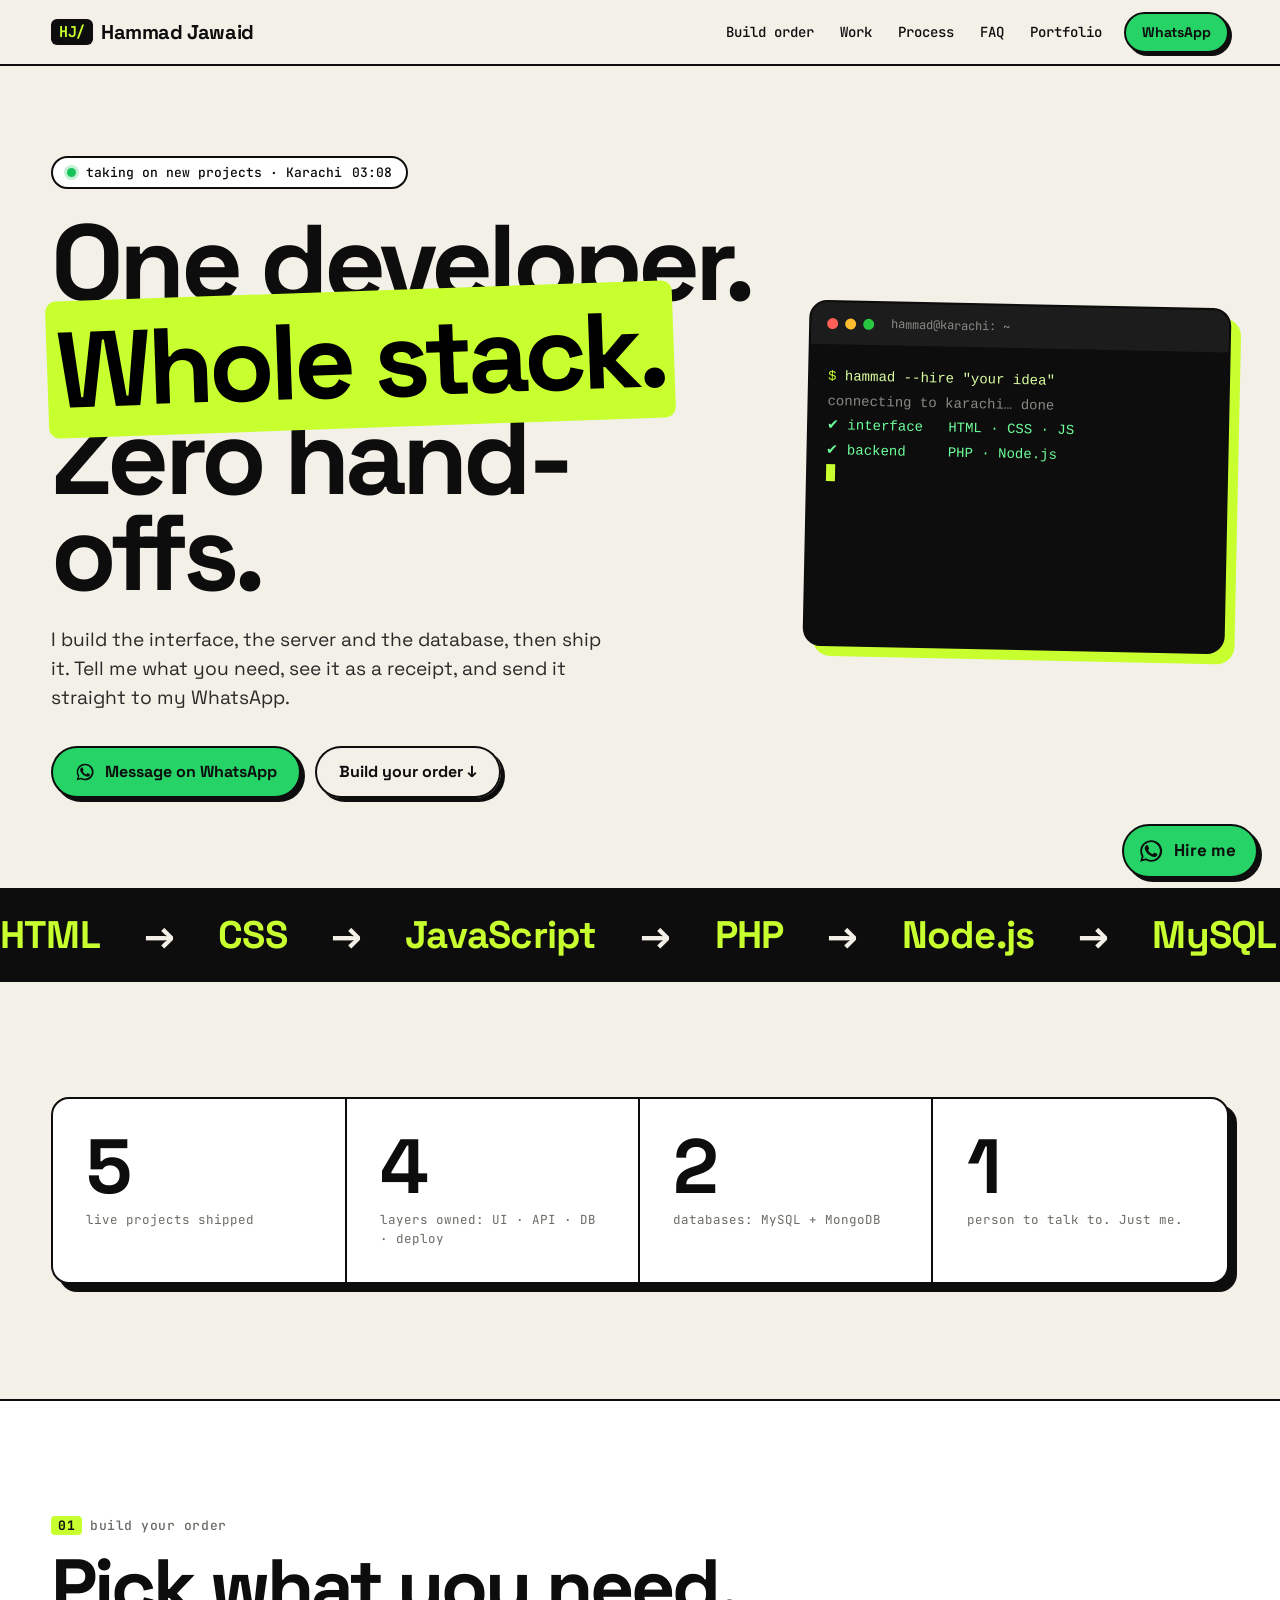
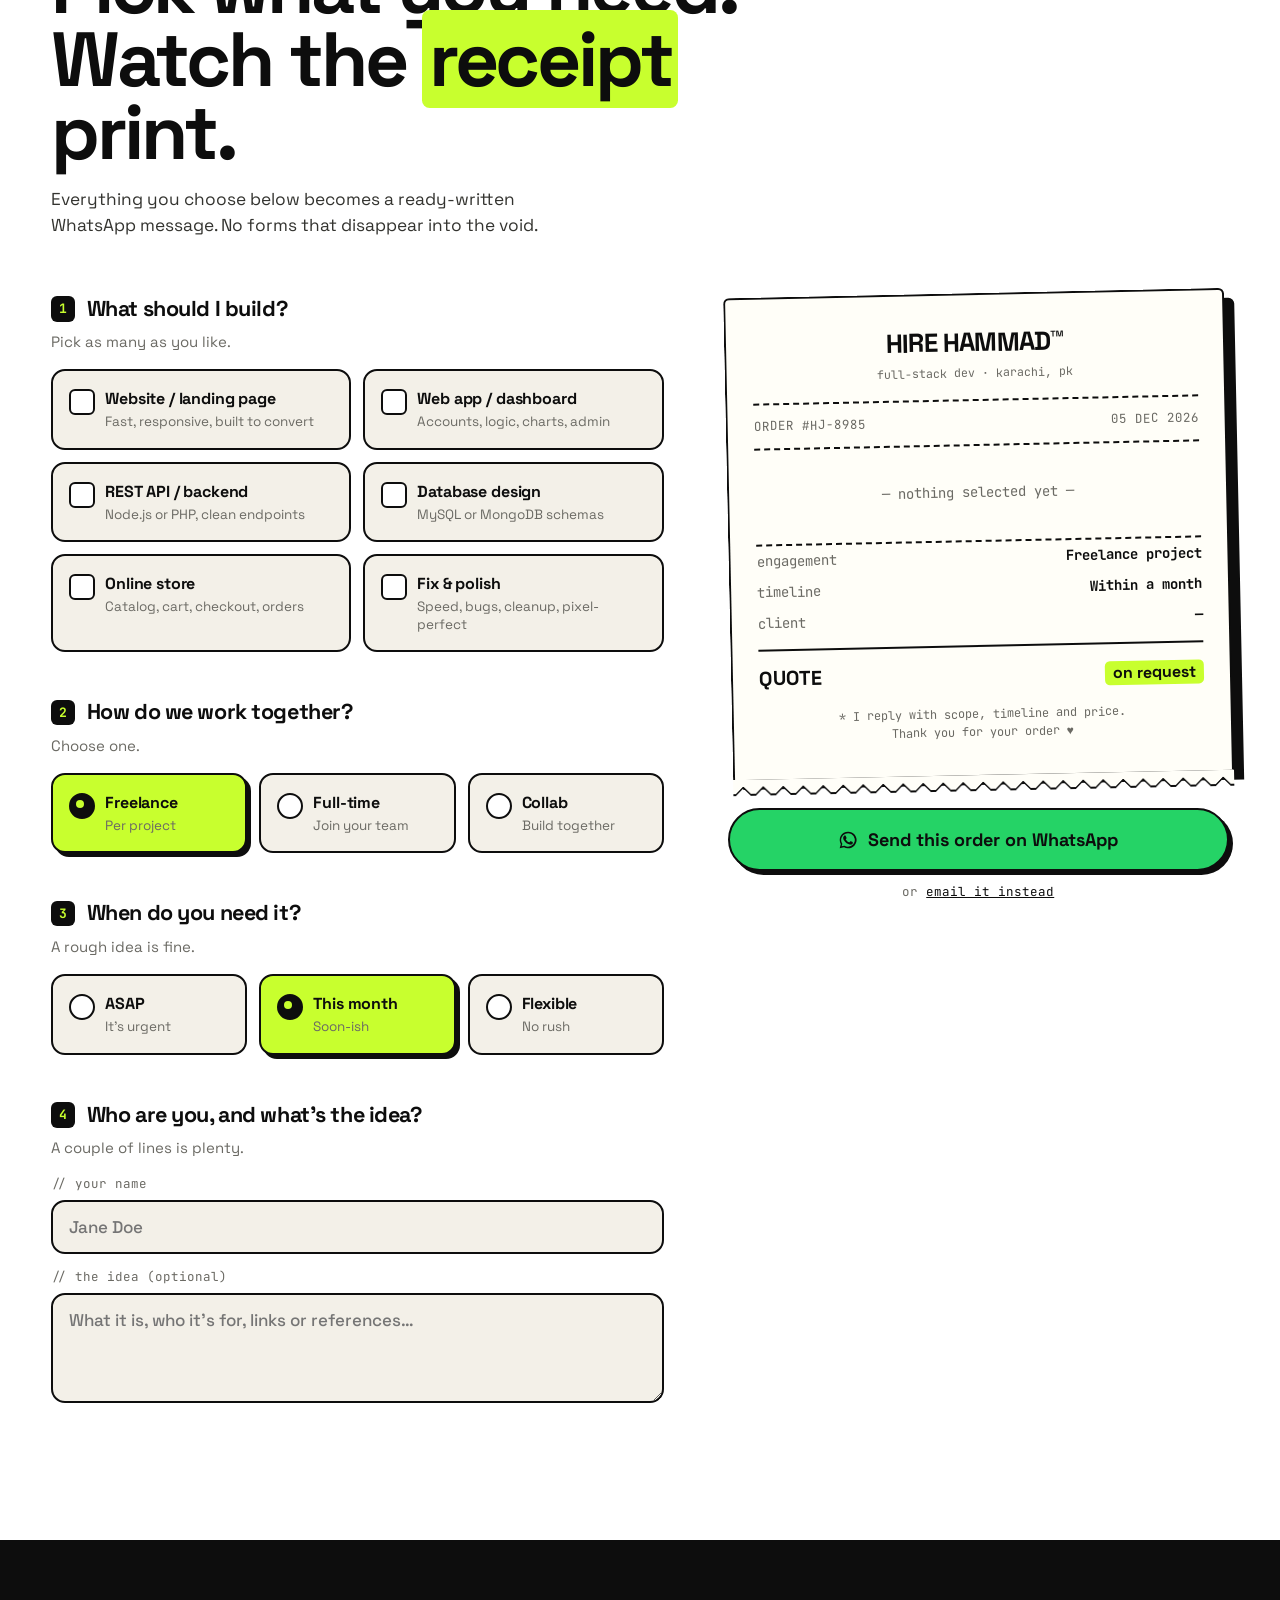
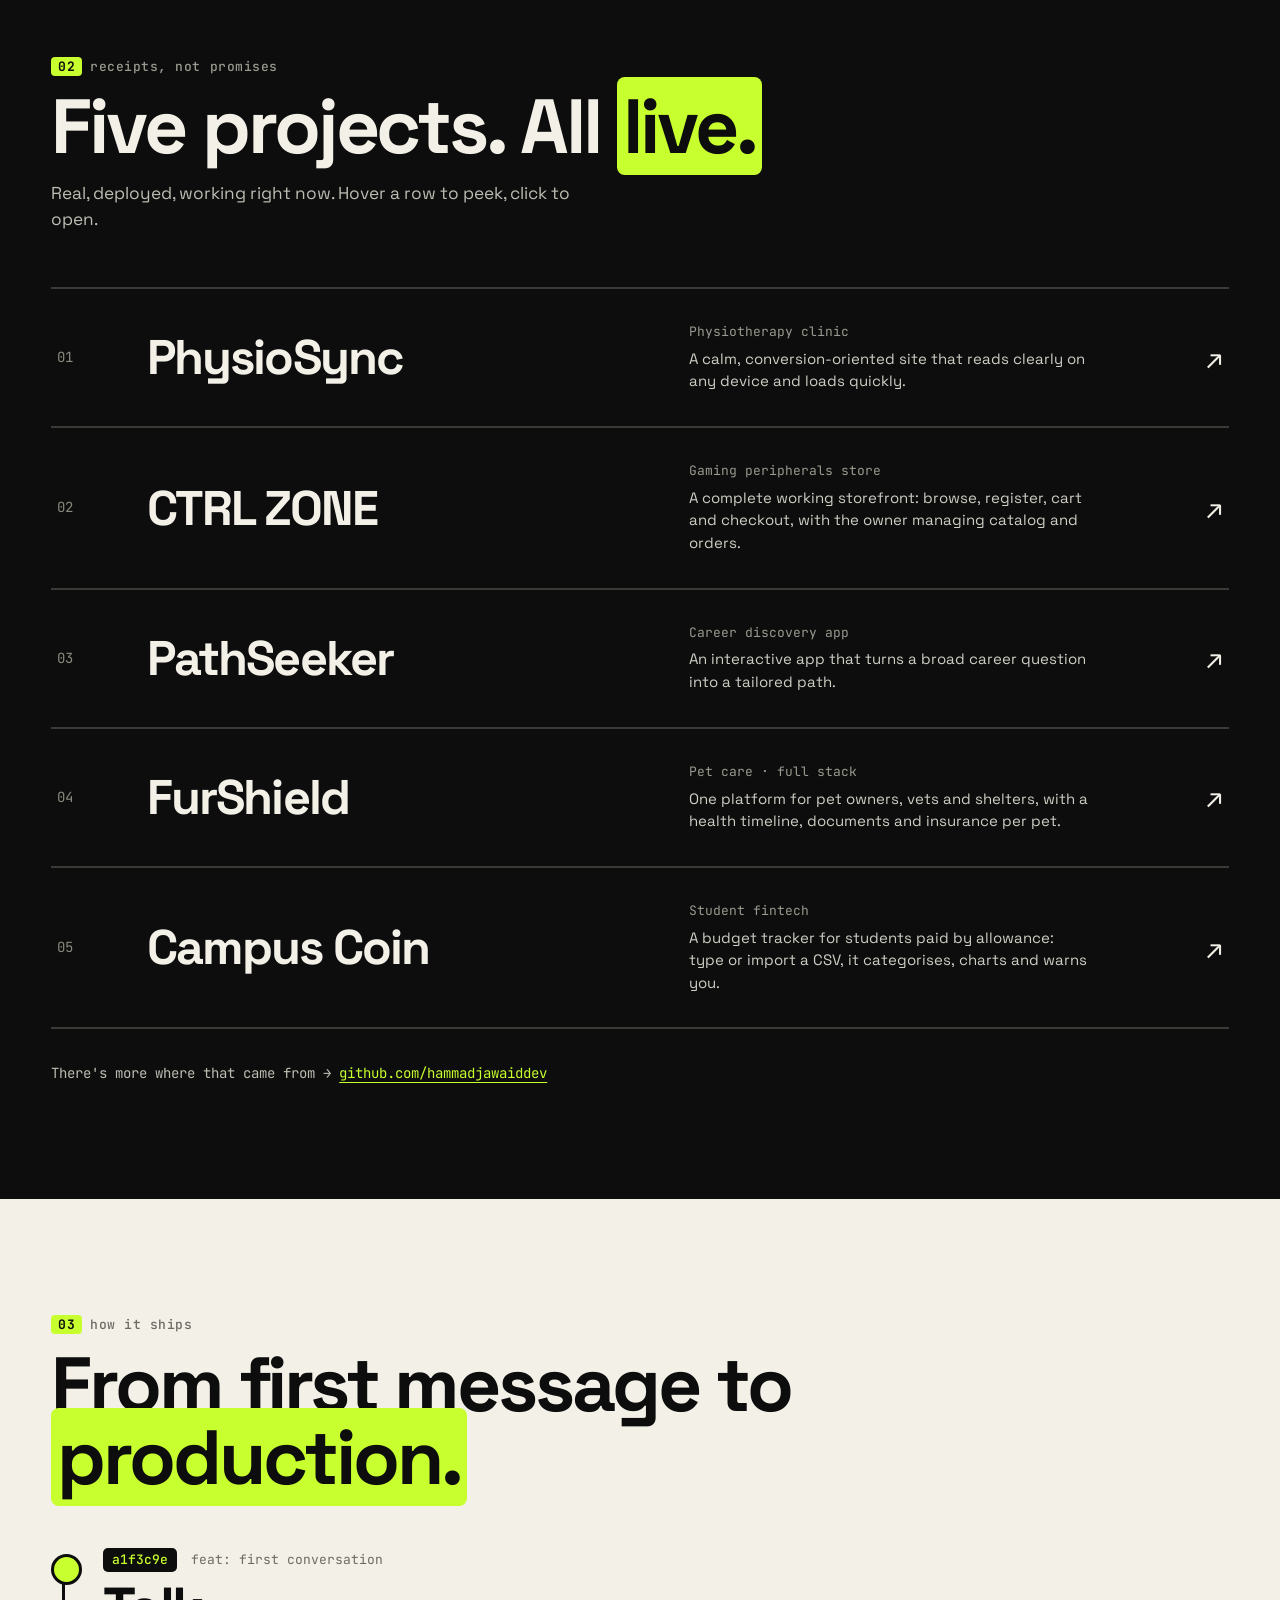
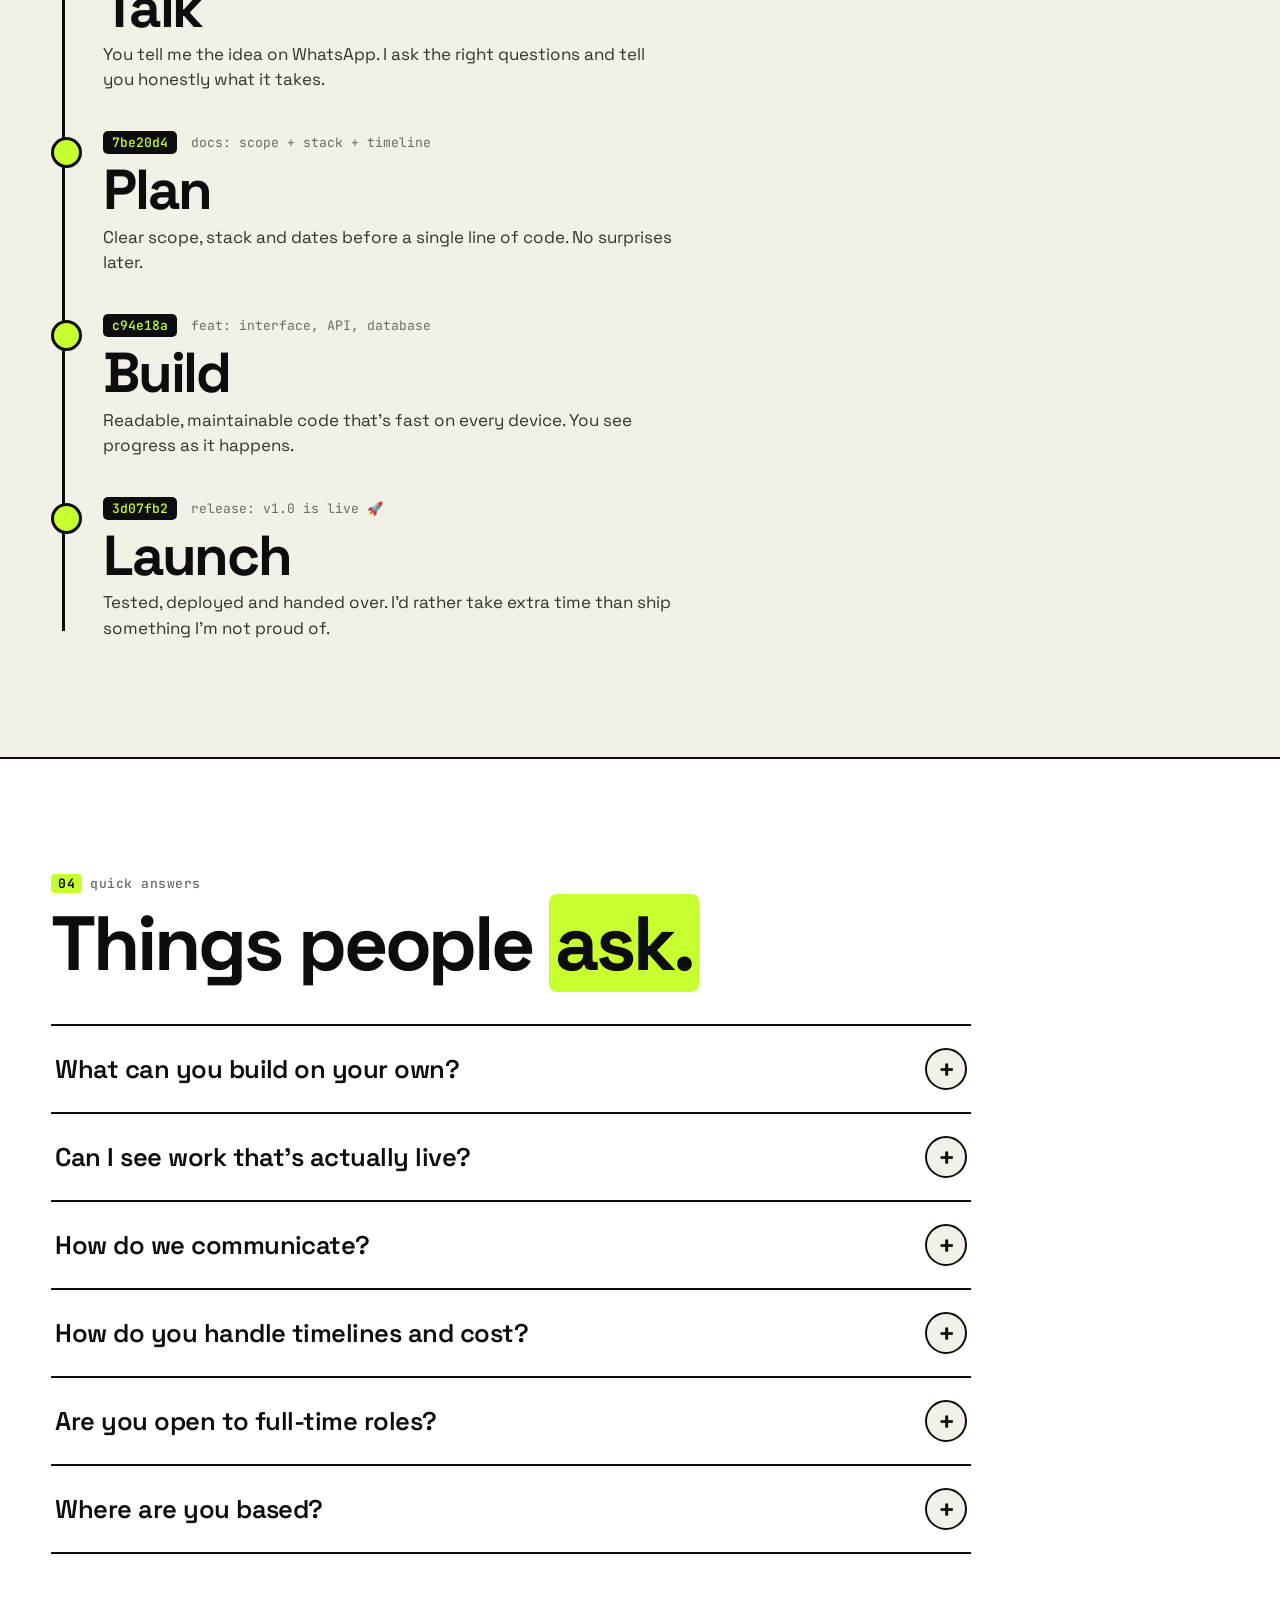
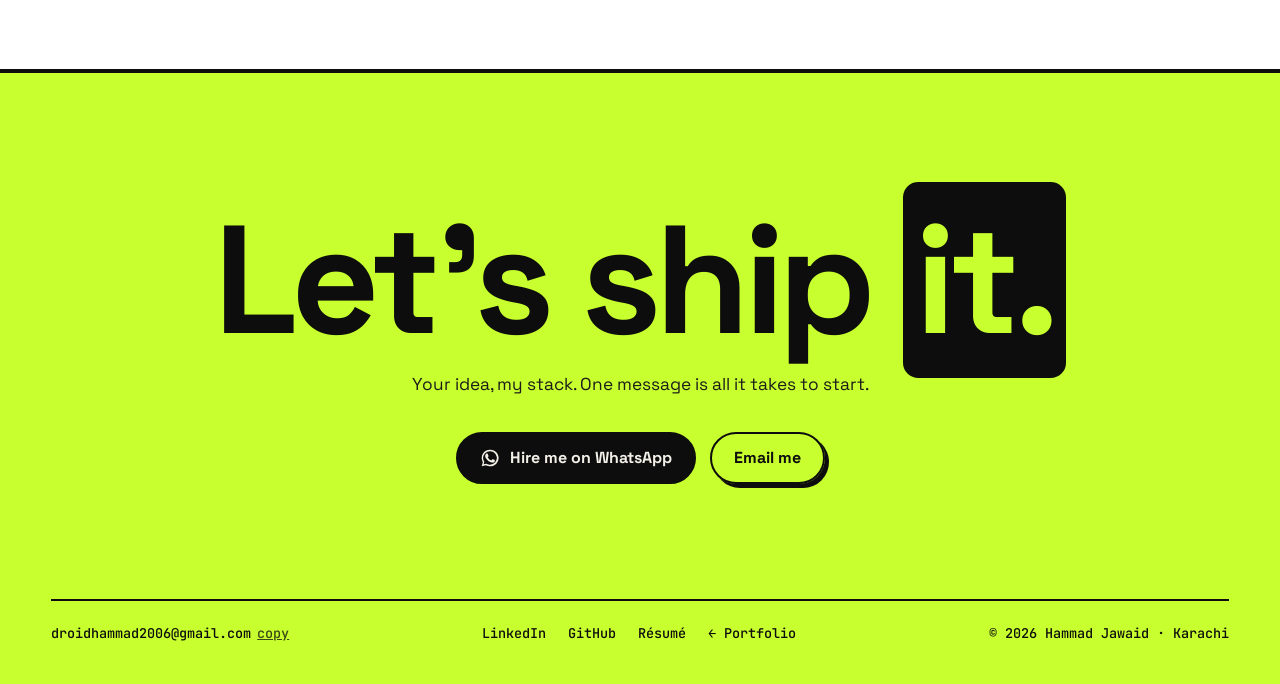
==== hire.html @ 2229817a "added hire page" ====
<!doctype html>
<html lang="en">
<head>
<meta charset="utf-8">
<meta name="viewport" content="width=device-width, initial-scale=1, viewport-fit=cover">
<meta name="theme-color" content="#f3f0e8">
<link rel="icon" type="image/svg+xml" href="favicon.svg">
<link rel="icon" href="favicon.ico" sizes="48x48">
<title>Hire Hammad Jawaid — Full-Stack Developer</title>
<meta name="description" content="Hire Hammad Jawaid, full-stack developer in Karachi. Build your order, see it as a receipt, and send it straight to WhatsApp.">
<meta property="og:title" content="Hire Hammad Jawaid">
<meta property="og:description" content="One developer. The whole stack. Build your order and send it on WhatsApp.">
<link rel="preconnect" href="https://fonts.googleapis.com">
<link rel="preconnect" href="https://fonts.gstatic.com" crossorigin>
<link href="https://fonts.googleapis.com/css2?family=Space+Grotesk:wght@400;500;600;700&family=JetBrains+Mono:wght@400;500;700&display=swap" rel="stylesheet">
<style>
:root{--paper:#f3f0e8;--ink:#0d0d0d;--lime:#c8ff2e;--mute:#6b6a64;--line:#0d0d0d;--wa:#25d366;--r:18px;
--sans:'Space Grotesk',system-ui,sans-serif;--mono:'JetBrains Mono',ui-monospace,Menlo,monospace}
*{box-sizing:border-box;margin:0;padding:0}
html{scroll-behavior:smooth;background:var(--paper)}
body{background:var(--paper);color:var(--ink);font-family:var(--sans);font-size:17px;line-height:1.5;-webkit-font-smoothing:antialiased;overflow-x:hidden}
a{color:inherit;text-decoration:none}
button{font:inherit;color:inherit;cursor:pointer}
::selection{background:var(--lime)}
.wrap{width:min(1240px,92vw);margin:0 auto}
.mono{font-family:var(--mono)}

/* nav */
.nav{position:sticky;top:0;z-index:50;background:rgba(243,240,232,.86);backdrop-filter:blur(12px);-webkit-backdrop-filter:blur(12px);border-bottom:2px solid var(--ink)}
.nav .wrap{display:flex;align-items:center;gap:22px;height:64px}
.logo{font-weight:700;font-size:20px;letter-spacing:-.02em;display:flex;align-items:center;gap:8px}
.logo b{background:var(--ink);color:var(--lime);padding:2px 8px;border-radius:6px;font-family:var(--mono);font-size:15px}
.nav ul{display:flex;gap:26px;list-style:none;margin-left:auto;font-family:var(--mono);font-size:14px;font-weight:500}
.nav ul a{padding:4px 0;border-bottom:2px solid transparent;transition:border-color .2s}
.nav ul a:hover{border-color:var(--ink)}
.btn{display:inline-flex;align-items:center;gap:10px;border:2px solid var(--ink);background:var(--lime);color:var(--ink);font-weight:700;font-size:16px;padding:12px 22px;border-radius:999px;box-shadow:4px 4px 0 var(--ink);transition:transform .15s,box-shadow .15s;cursor:pointer}
.btn:hover{transform:translate(-2px,-2px);box-shadow:6px 6px 0 var(--ink)}
.btn:active{transform:translate(3px,3px);box-shadow:1px 1px 0 var(--ink)}
.btn.sm{padding:8px 16px;font-size:14px;box-shadow:3px 3px 0 var(--ink)}
.btn.wa{background:var(--wa)}
.btn.ghost{background:transparent}
.btn.dark{background:var(--ink);color:var(--paper);box-shadow:4px 4px 0 var(--lime)}
.btn svg{width:20px;height:20px;flex:none}

/* hero */
.hero{padding:clamp(40px,7vw,96px) 0 clamp(50px,7vw,100px)}
.hero .wrap{display:grid;grid-template-columns:1.25fr .75fr;gap:clamp(28px,4vw,64px);align-items:center}
.tag{display:inline-flex;align-items:center;gap:10px;font-family:var(--mono);font-size:13px;font-weight:500;border:2px solid var(--ink);border-radius:999px;padding:5px 14px;background:#fff}
.tag i{width:9px;height:9px;border-radius:50%;background:#16c35a;box-shadow:0 0 0 3px rgba(22,195,90,.25);animation:blink 1.6s infinite}
@keyframes blink{50%{opacity:.35}}
h1{font-weight:700;font-size:clamp(3rem,8.4vw,8.2rem);line-height:.9;letter-spacing:-.045em;margin:26px 0 24px}
h1 mark{background:var(--lime);padding:0 .08em;margin:0 -.04em;border-radius:.1em;box-decoration-break:clone;-webkit-box-decoration-break:clone}
h1 .st{display:inline-block;transform:rotate(-2deg)}
.lede{font-size:clamp(1.05rem,1.5vw,1.3rem);max-width:46ch;color:#2a2a28}
.hero .cta{display:flex;flex-wrap:wrap;gap:14px;margin-top:34px}
.term{background:var(--ink);color:#d9ffa0;border-radius:var(--r);border:2px solid var(--ink);box-shadow:10px 10px 0 var(--lime);font-family:var(--mono);font-size:14px;overflow:hidden;transform:rotate(1.2deg)}
.term .bar{display:flex;gap:7px;align-items:center;padding:12px 16px;background:#1c1c1c;color:#8a8a84;font-size:12px}
.term .bar i{width:11px;height:11px;border-radius:50%;background:#ff5f57}.term .bar i:nth-child(2){background:#febc2e}.term .bar i:nth-child(3){background:#28c840}
.term .bar span{margin-left:10px}
.term pre{padding:20px 18px 24px;min-height:300px;white-space:pre-wrap;line-height:1.75}
.term .p{color:var(--lime)}.term .d{color:#8a8a84}.term .ok{color:#6dff9b}
.caret{display:inline-block;width:9px;height:17px;background:var(--lime);vertical-align:-3px;animation:blink 1s steps(1) infinite}

/* ticker */
.ticker{background:var(--ink);color:var(--lime);border-block:2px solid var(--ink);overflow:hidden;padding:16px 0}
.ticker div{display:flex;gap:44px;width:max-content;animation:tk 30s linear infinite;font-weight:700;font-size:clamp(1.4rem,3vw,2.6rem);letter-spacing:-.02em;white-space:nowrap}
.ticker span{display:inline-flex;gap:44px;align-items:center}
.ticker span::after{content:'→';color:var(--paper)}
@keyframes tk{to{transform:translateX(-50%)}}

section{padding:clamp(64px,9vw,130px) 0}
.eyebrow{font-family:var(--mono);font-size:13px;font-weight:500;color:var(--mute);letter-spacing:.04em;margin-bottom:14px}
.eyebrow b{color:var(--ink);background:var(--lime);padding:1px 7px;border-radius:4px;margin-right:8px}
h2{font-weight:700;font-size:clamp(2.4rem,6vw,5.4rem);line-height:.95;letter-spacing:-.04em;max-width:16ch}
h2 em{font-style:normal;background:var(--lime);padding:0 .08em;border-radius:.1em}
.sub{margin-top:18px;max-width:50ch;color:#33332f;font-size:clamp(1.02rem,1.35vw,1.2rem)}

.rv{opacity:0;transform:translateY(34px);transition:opacity .7s cubic-bezier(.2,.8,.2,1),transform .7s cubic-bezier(.2,.8,.2,1);transition-delay:var(--d,0s)}
.rv.in{opacity:1;transform:none}

/* stats */
.stats{display:grid;grid-template-columns:repeat(4,1fr);border:2px solid var(--ink);border-radius:var(--r);background:#fff;overflow:hidden;box-shadow:8px 8px 0 var(--ink)}
.stat{padding:clamp(18px,2.6vw,36px);border-right:2px solid var(--ink)}
.stat:last-child{border:0}
.stat b{display:block;font-size:clamp(2.8rem,6vw,5.4rem);line-height:.9;letter-spacing:-.05em;font-weight:700}
.stat span{display:block;margin-top:10px;font-family:var(--mono);font-size:12.5px;color:var(--mute)}

/* configurator */
.cfg{background:#fff;border-block:2px solid var(--ink)}
.cfg .grid{display:grid;grid-template-columns:1.1fr .9fr;gap:clamp(28px,5vw,80px);align-items:start;margin-top:54px}
.step{margin-bottom:44px}
.step>h3{display:flex;align-items:center;gap:12px;font-size:1.35rem;letter-spacing:-.02em;margin-bottom:6px}
.step>h3 i{font-style:normal;font-family:var(--mono);font-size:13px;background:var(--ink);color:var(--lime);border-radius:6px;padding:3px 8px}
.step>p{color:var(--mute);font-size:15px;margin-bottom:16px}
.opts{display:grid;grid-template-columns:repeat(2,1fr);gap:12px}
.opt{position:relative}
.opt input{position:absolute;opacity:0;pointer-events:none}
.opt label{display:block;height:100%;border:2px solid var(--ink);border-radius:14px;padding:16px 18px 16px 52px;background:var(--paper);cursor:pointer;transition:transform .15s,box-shadow .15s,background .15s;position:relative}
.opt label::before{content:'';position:absolute;left:16px;top:18px;width:22px;height:22px;border:2px solid var(--ink);border-radius:6px;background:#fff;transition:all .15s}
.opt.r label::before{border-radius:50%}
.opt label b{display:block;font-size:16px;letter-spacing:-.01em}
.opt label small{display:block;color:var(--mute);font-size:13.5px;line-height:1.35;margin-top:2px}
.opt label:hover{transform:translate(-2px,-2px);box-shadow:4px 4px 0 var(--ink)}
.opt input:checked+label{background:var(--lime);box-shadow:4px 4px 0 var(--ink)}
.opt input:checked+label::before{background:var(--ink)}
.opt input:checked+label::after{content:'';position:absolute;left:23px;top:23px;width:8px;height:12px;border:solid var(--lime);border-width:0 2.5px 2.5px 0;transform:translate(-2px,-4px) rotate(45deg)}
.opt.r input:checked+label::after{width:8px;height:8px;border:0;background:var(--lime);border-radius:50%;transform:none;left:23px;top:25px}
.opt input:focus-visible+label{outline:3px solid var(--ink);outline-offset:3px}
.opts.three{grid-template-columns:repeat(3,1fr)}
.fld{display:block;margin-bottom:14px}
.fld span{display:block;font-family:var(--mono);font-size:12.5px;color:var(--mute);margin-bottom:6px}
.fld input,.fld textarea{width:100%;border:2px solid var(--ink);border-radius:14px;padding:14px 16px;background:var(--paper);font:500 17px var(--sans);outline:none;transition:box-shadow .15s,background .15s}
.fld textarea{min-height:110px;resize:vertical}
.fld input:focus,.fld textarea:focus{background:#fff;box-shadow:4px 4px 0 var(--lime),4px 4px 0 2px var(--ink)}

/* receipt */
.rc-wrap{position:sticky;top:90px}
.receipt{position:relative;background:#fffef8;border:2px solid var(--ink);border-bottom:0;border-radius:6px 6px 0 0;padding:28px 26px 34px;font-family:var(--mono);font-size:14px;box-shadow:10px 10px 0 var(--ink);transform:rotate(-1.2deg);transition:transform .3s}
.receipt:hover{transform:rotate(0)}
.receipt::after{content:'';position:absolute;left:-2px;right:-2px;bottom:-14px;height:14px;background:linear-gradient(135deg,#fffef8 50%,transparent 50%) 0 0/20px 14px,linear-gradient(225deg,#fffef8 50%,transparent 50%) 0 0/20px 14px;filter:drop-shadow(0 2px 0 var(--ink))}
.rc-h{text-align:center;border-bottom:2px dashed var(--ink);padding-bottom:16px}
.rc-h b{display:block;font-family:var(--sans);font-size:26px;letter-spacing:-.03em}
.rc-h small{color:var(--mute)}
.rc-meta{display:flex;justify-content:space-between;padding:12px 0;border-bottom:2px dashed var(--ink);color:var(--mute);font-size:12.5px}
.rc-lines{list-style:none;padding:14px 0;border-bottom:2px dashed var(--ink);min-height:96px}
.rc-lines li{display:flex;justify-content:space-between;gap:14px;padding:3px 0;animation:ln .35s}
.rc-lines li em{font-style:normal;color:var(--mute)}
.rc-lines .empty{color:var(--mute);justify-content:center;padding:22px 0}
@keyframes ln{from{opacity:0;transform:translateX(-10px)}}
.rc-row{display:flex;justify-content:space-between;gap:14px;padding:5px 0}
.rc-row span:first-child{color:var(--mute)}
.rc-row b{text-align:right;font-weight:700}
.rc-tot{display:flex;justify-content:space-between;align-items:baseline;margin-top:10px;padding-top:12px;border-top:2px solid var(--ink);font-family:var(--sans);font-weight:700;font-size:20px}
.rc-tot span:last-child{background:var(--lime);padding:0 8px;border-radius:5px;font-size:16px}
.rc-note{margin-top:16px;color:var(--mute);font-size:12px;text-align:center}
.rc-cta{margin-top:34px;display:flex;flex-direction:column;gap:12px}
.rc-cta .btn{justify-content:center;font-size:18px;padding:16px 22px}
.rc-cta p{text-align:center;font-family:var(--mono);font-size:12.5px;color:var(--mute)}
.rc-cta p a{text-decoration:underline;cursor:pointer;color:var(--ink)}

/* work */
.work{background:var(--ink);color:var(--paper)}
.work h2 em{color:var(--ink)}
.work .eyebrow{color:#9a998f}
.work .sub{color:#bdbcb3}
.list{margin-top:54px;border-top:2px solid #3a3a37}
.row{display:grid;grid-template-columns:70px 1.1fr 1fr 40px;gap:20px;align-items:center;padding:clamp(20px,2.6vw,34px) 6px;border-bottom:2px solid #3a3a37;transition:background .2s,padding .25s,color .2s;position:relative}
.row .n{font-family:var(--mono);color:#8a897f;font-size:14px}
.row h3{font-size:clamp(1.7rem,3.8vw,3.6rem);line-height:1;letter-spacing:-.04em;font-weight:700}
.row .t{font-family:var(--mono);font-size:13px;color:#9a998f}
.row .t p{font-family:var(--sans);color:#cfcec5;font-size:15px;margin-top:6px;max-width:40ch}
.row .ar{font-size:28px;transition:transform .25s;justify-self:end}
.row:hover{background:var(--lime);color:var(--ink);padding-left:26px}
.row:hover .n,.row:hover .t,.row:hover .t p{color:var(--ink)}
.row:hover .ar{transform:translate(4px,-4px) rotate(0)}
.row .shot{display:none;grid-column:1/-1;border-radius:12px;overflow:hidden;border:2px solid var(--paper);aspect-ratio:1.7;margin-top:4px}
.row .shot img{width:100%;height:100%;object-fit:cover;object-position:left top;display:block}
.pv{position:fixed;left:0;top:0;width:min(380px,30vw);aspect-ratio:1.4;border:3px solid var(--ink);border-radius:14px;overflow:hidden;background:#222;pointer-events:none;z-index:60;opacity:0;transform:translate(-50%,-50%) scale(.85) rotate(-3deg);transition:opacity .2s,transform .2s;box-shadow:8px 8px 0 var(--ink)}
.pv.on{opacity:1;transform:translate(-50%,-50%) scale(1) rotate(-3deg)}
.pv img{width:100%;height:100%;object-fit:cover;object-position:left top;display:block}
.more{margin-top:34px;font-family:var(--mono);font-size:14px;color:#bdbcb3}
.more a{color:var(--lime);text-decoration:underline;text-underline-offset:4px}

/* process (git log) */
.git{margin-top:54px;max-width:900px;font-family:var(--mono);position:relative}
.git::before{content:'';position:absolute;left:11px;top:10px;bottom:10px;width:3px;background:var(--ink)}
.commit{position:relative;padding:0 0 38px 52px}
.commit::before{content:'';position:absolute;left:0;top:6px;width:25px;height:25px;border-radius:50%;background:var(--lime);border:3px solid var(--ink)}
.commit .h{display:flex;flex-wrap:wrap;gap:8px 14px;align-items:center;font-size:13px;color:var(--mute)}
.commit .h b{background:var(--ink);color:var(--lime);padding:2px 9px;border-radius:5px;font-weight:500}
.commit h3{font-family:var(--sans);font-size:clamp(2rem,4.4vw,3.8rem);letter-spacing:-.04em;line-height:1;margin:8px 0 6px}
.commit p{font-family:var(--sans);max-width:52ch;color:#33332f}

/* faq */
.faq{background:#fff;border-block:2px solid var(--ink)}
.fq{margin-top:44px;max-width:920px;border-top:2px solid var(--ink)}
details{border-bottom:2px solid var(--ink);padding:22px 4px}
summary{list-style:none;cursor:pointer;display:flex;justify-content:space-between;align-items:center;gap:20px;font-weight:600;font-size:clamp(1.15rem,2vw,1.6rem);letter-spacing:-.02em}
summary::-webkit-details-marker{display:none}
summary::after{content:'+';font-family:var(--mono);font-size:1.6rem;width:38px;height:38px;border:2px solid var(--ink);border-radius:50%;display:grid;place-items:center;flex:none;transition:all .25s;background:var(--paper)}
details[open] summary::after{content:'–';background:var(--lime);transform:rotate(180deg)}
details p{margin-top:14px;max-width:62ch;color:#33332f}

/* footer cta */
.end{background:var(--lime);border-top:2px solid var(--ink);text-align:center;padding:clamp(70px,11vw,150px) 0 40px}
.end h2{max-width:none;font-size:clamp(3.2rem,12vw,12rem);line-height:.86;margin:0 auto}
.end h2 em{background:var(--ink);color:var(--lime)}
.end .sub{margin:26px auto 0;color:#1d1d1a}
.end .cta{display:flex;flex-wrap:wrap;gap:14px;justify-content:center;margin-top:34px}
.foot{margin-top:clamp(60px,9vw,120px);padding-top:22px;border-top:2px solid var(--ink);display:flex;flex-wrap:wrap;gap:12px 26px;justify-content:space-between;font-family:var(--mono);font-size:13.5px;font-weight:500;text-align:left}
.foot a:hover{text-decoration:underline}
.foot .l{display:flex;gap:22px;flex-wrap:wrap}
.cp{all:unset;cursor:pointer;margin-left:6px;opacity:.75;text-decoration:underline}.cp:hover{opacity:1}

.fab{position:fixed;right:22px;bottom:22px;z-index:70;display:flex;align-items:center;gap:10px;background:var(--wa);border:2px solid var(--ink);border-radius:999px;padding:12px 20px 12px 14px;font-weight:700;box-shadow:4px 4px 0 var(--ink);transition:transform .15s,box-shadow .15s}
.fab:hover{transform:translate(-2px,-2px);box-shadow:6px 6px 0 var(--ink)}
.fab svg{width:26px;height:26px}

@media(max-width:980px){
.hero .wrap,.cfg .grid{grid-template-columns:1fr}
.term{transform:none}
.rc-wrap{position:static}
.stats{grid-template-columns:1fr 1fr}.stat:nth-child(2){border-right:0}.stat:nth-child(-n+2){border-bottom:2px solid var(--ink)}
.row{grid-template-columns:44px 1fr 30px}.row .t{grid-column:2/3;grid-row:2}.row .ar{grid-row:1;grid-column:3}
.row .shot{display:block}.row:hover{padding-left:6px}.pv{display:none}
}
@media(max-width:640px){
.nav ul{display:none}.nav .btn{margin-left:auto}
.opts,.opts.three{grid-template-columns:1fr}
.fab span{display:none}.fab{padding:13px}
.btn{font-size:15px;padding:11px 18px}
}
@media(prefers-reduced-motion:reduce){*{animation:none!important;transition:none!important}.rv{opacity:1;transform:none}}
</style>
</head>
<body>

<nav class="nav">
  <div class="wrap">
    <a class="logo" href="index.html"><b>HJ/</b>Hammad Jawaid</a>
    <ul><li><a href="#order">Build order</a></li><li><a href="#work">Work</a></li><li><a href="#process">Process</a></li><li><a href="#faq">FAQ</a></li><li><a href="index.html">Portfolio</a></li></ul>
    <a class="btn wa sm" href="#" data-wa>WhatsApp</a>
  </div>
</nav>

<header class="hero">
  <div class="wrap">
    <div>
      <span class="tag"><i></i>taking on new projects · Karachi <span id="clock"></span></span>
      <h1>One developer. <span class="st"><mark>Whole stack.</mark></span> Zero hand-offs.</h1>
      <p class="lede">I build the interface, the server and the database, then ship it. Tell me what you need, see it as a receipt, and send it straight to my WhatsApp.</p>
      <div class="cta">
        <a class="btn wa" href="#" data-wa><svg viewBox="0 0 24 24" fill="currentColor" data-ico="wa"></svg>Message on WhatsApp</a>
        <a class="btn ghost" href="#order">Build your order ↓</a>
      </div>
    </div>
    <div class="term" aria-label="Terminal animation">
      <div class="bar"><i></i><i></i><i></i><span>hammad@karachi: ~</span></div>
      <pre id="termOut"></pre>
    </div>
  </div>
</header>

<div class="ticker" aria-hidden="true"><div id="tk"></div></div>

<section style="padding-bottom:0">
  <div class="wrap">
    <div class="stats rv">
      <div class="stat"><b data-n="5">0</b><span>live projects shipped</span></div>
      <div class="stat"><b data-n="4">0</b><span>layers owned: UI · API · DB · deploy</span></div>
      <div class="stat"><b data-n="2">0</b><span>databases: MySQL + MongoDB</span></div>
      <div class="stat"><b data-n="1">0</b><span>person to talk to. Just me.</span></div>
    </div>
  </div>
</section>

<section class="cfg" id="order" style="margin-top:clamp(64px,9vw,130px)">
  <div class="wrap">
    <p class="eyebrow rv"><b>01</b>build your order</p>
    <h2 class="rv">Pick what you need. Watch the <em>receipt</em> print.</h2>
    <p class="sub rv">Everything you choose below becomes a ready-written WhatsApp message. No forms that disappear into the void.</p>

    <div class="grid">
      <form id="form" novalidate>
        <div class="step rv">
          <h3><i>1</i>What should I build?</h3><p>Pick as many as you like.</p>
          <div class="opts">
            <div class="opt"><input type="checkbox" id="c1" name="item" value="Website / landing page"><label for="c1"><b>Website / landing page</b><small>Fast, responsive, built to convert</small></label></div>
            <div class="opt"><input type="checkbox" id="c2" name="item" value="Web app / dashboard"><label for="c2"><b>Web app / dashboard</b><small>Accounts, logic, charts, admin</small></label></div>
            <div class="opt"><input type="checkbox" id="c3" name="item" value="REST API / backend"><label for="c3"><b>REST API / backend</b><small>Node.js or PHP, clean endpoints</small></label></div>
            <div class="opt"><input type="checkbox" id="c4" name="item" value="Database design"><label for="c4"><b>Database design</b><small>MySQL or MongoDB schemas</small></label></div>
            <div class="opt"><input type="checkbox" id="c5" name="item" value="Online store"><label for="c5"><b>Online store</b><small>Catalog, cart, checkout, orders</small></label></div>
            <div class="opt"><input type="checkbox" id="c6" name="item" value="Fix & polish an existing site"><label for="c6"><b>Fix &amp; polish</b><small>Speed, bugs, cleanup, pixel-perfect</small></label></div>
          </div>
        </div>
        <div class="step rv">
          <h3><i>2</i>How do we work together?</h3><p>Choose one.</p>
          <div class="opts three">
            <div class="opt r"><input type="radio" id="e1" name="kind" value="Freelance project" checked><label for="e1"><b>Freelance</b><small>Per project</small></label></div>
            <div class="opt r"><input type="radio" id="e2" name="kind" value="Full-time role"><label for="e2"><b>Full-time</b><small>Join your team</small></label></div>
            <div class="opt r"><input type="radio" id="e3" name="kind" value="Collaboration"><label for="e3"><b>Collab</b><small>Build together</small></label></div>
          </div>
        </div>
        <div class="step rv">
          <h3><i>3</i>When do you need it?</h3><p>A rough idea is fine.</p>
          <div class="opts three">
            <div class="opt r"><input type="radio" id="t1" name="when" value="ASAP"><label for="t1"><b>ASAP</b><small>It's urgent</small></label></div>
            <div class="opt r"><input type="radio" id="t2" name="when" value="Within a month" checked><label for="t2"><b>This month</b><small>Soon-ish</small></label></div>
            <div class="opt r"><input type="radio" id="t3" name="when" value="Flexible"><label for="t3"><b>Flexible</b><small>No rush</small></label></div>
          </div>
        </div>
        <div class="step rv" style="margin-bottom:0">
          <h3><i>4</i>Who are you, and what's the idea?</h3><p>A couple of lines is plenty.</p>
          <label class="fld"><span>// your name</span><input id="nm" name="name" type="text" autocomplete="name" placeholder="Jane Doe"></label>
          <label class="fld"><span>// the idea (optional)</span><textarea id="msg" name="msg" placeholder="What it is, who it's for, links or references…"></textarea></label>
        </div>
      </form>

      <aside class="rc-wrap rv">
        <div class="receipt" aria-live="polite">
          <div class="rc-h"><b>HIRE HAMMAD™</b><small>full-stack dev · karachi, pk</small></div>
          <div class="rc-meta"><span id="oid">ORDER #0000</span><span id="odate"></span></div>
          <ul class="rc-lines" id="lines"></ul>
          <div class="rc-row"><span>engagement</span><b id="rKind"></b></div>
          <div class="rc-row"><span>timeline</span><b id="rWhen"></b></div>
          <div class="rc-row"><span>client</span><b id="rName">—</b></div>
          <div class="rc-tot"><span>QUOTE</span><span>on request</span></div>
          <p class="rc-note">* I reply with scope, timeline and price.<br>Thank you for your order ♥</p>
        </div>
        <div class="rc-cta">
          <button class="btn wa" id="send" type="button"><svg viewBox="0 0 24 24" fill="currentColor" data-ico="wa"></svg>Send this order on WhatsApp</button>
          <p>or <a id="viaMail">email it instead</a></p>
        </div>
      </aside>
    </div>
  </div>
</section>

<section class="work" id="work">
  <div class="wrap">
    <p class="eyebrow rv"><b>02</b>receipts, not promises</p>
    <h2 class="rv">Five projects. All <em>live.</em></h2>
    <p class="sub rv">Real, deployed, working right now. Hover a row to peek, click to open.</p>
    <div class="list" id="list"></div>
    <p class="more">There's more where that came from → <a href="https://github.com/hammadjawaiddev" target="_blank" rel="noopener">github.com/hammadjawaiddev</a></p>
  </div>
</section>
<div class="pv" id="pv"><img alt="" src=""></div>

<section id="process">
  <div class="wrap">
    <p class="eyebrow rv"><b>03</b>how it ships</p>
    <h2 class="rv">From first message to <em>production.</em></h2>
    <div class="git">
      <div class="commit rv"><div class="h"><b>a1f3c9e</b><span>feat: first conversation</span></div><h3>Talk</h3><p>You tell me the idea on WhatsApp. I ask the right questions and tell you honestly what it takes.</p></div>
      <div class="commit rv"><div class="h"><b>7be20d4</b><span>docs: scope + stack + timeline</span></div><h3>Plan</h3><p>Clear scope, stack and dates before a single line of code. No surprises later.</p></div>
      <div class="commit rv"><div class="h"><b>c94e18a</b><span>feat: interface, API, database</span></div><h3>Build</h3><p>Readable, maintainable code that's fast on every device. You see progress as it happens.</p></div>
      <div class="commit rv" style="padding-bottom:0"><div class="h"><b>3d07fb2</b><span>release: v1.0 is live 🚀</span></div><h3>Launch</h3><p>Tested, deployed and handed over. I'd rather take extra time than ship something I'm not proud of.</p></div>
    </div>
  </div>
</section>

<section class="faq" id="faq">
  <div class="wrap">
    <p class="eyebrow rv"><b>04</b>quick answers</p>
    <h2 class="rv">Things people <em>ask.</em></h2>
    <div class="fq rv">
      <details><summary>What can you build on your own?</summary><p>The full stack: responsive front ends in HTML, CSS and JavaScript, backends and APIs in PHP or Node.js, databases in MySQL or MongoDB, and deployment. One person, no hand-offs.</p></details>
      <details><summary>Can I see work that's actually live?</summary><p>Yes, all five projects above are deployed. Open them, register, add to cart. The code lives on GitHub too.</p></details>
      <details><summary>How do we communicate?</summary><p>WhatsApp is fastest, with email whenever you need things in writing. You see progress as it happens instead of waiting for a big reveal.</p></details>
      <details><summary>How do you handle timelines and cost?</summary><p>Every project is different, so send me the idea and I'll reply with an honest scope, timeline and quote. I'd rather take extra time than rush something out.</p></details>
      <details><summary>Are you open to full-time roles?</summary><p>Yes. I take freelance work, contracts and full-time opportunities. Pick "Full-time" in the order above and tell me about the role.</p></details>
      <details><summary>Where are you based?</summary><p>Karachi, Pakistan, building for clients anywhere. Message me whenever suits you and I'll reply as soon as I'm online.</p></details>
    </div>
  </div>
</section>

<footer class="end">
  <div class="wrap">
    <h2 class="rv">Let's ship <em>it.</em></h2>
    <p class="sub rv">Your idea, my stack. One message is all it takes to start.</p>
    <div class="cta rv">
      <a class="btn dark" href="#" data-wa><svg viewBox="0 0 24 24" fill="currentColor" data-ico="wa"></svg>Hire me on WhatsApp</a>
      <a class="btn ghost" href="mailto:droidhammad2006@gmail.com">Email me</a>
    </div>
    <div class="foot">
      <span>droidhammad2006@gmail.com<button class="cp" id="cp" type="button">copy</button></span>
      <div class="l"><a href="https://www.linkedin.com/in/hammad-jawaid-4610793ba/" target="_blank" rel="noopener">LinkedIn</a><a href="https://github.com/hammadjawaiddev" target="_blank" rel="noopener">GitHub</a><a href="Hammad-Jawaid-CV.pdf" target="_blank" rel="noopener">Résumé</a><a href="index.html">← Portfolio</a></div>
      <span>© 2026 Hammad Jawaid · Karachi</span>
    </div>
  </div>
</footer>

<a class="fab" href="#" data-wa aria-label="Hire me on WhatsApp"><svg viewBox="0 0 24 24" fill="currentColor" data-ico="wa"></svg><span>Hire me</span></a>

<script>
/* ═════════ CONFIG: put your WhatsApp number here ═════════
   country code + number, digits only, no + or spaces. Pakistan example: 923001234567 */
var WA_NUMBER = '923152087079';
var EMAIL = 'droidhammad2006@gmail.com';
/* ═══════════════════════════════════════════════════════ */
(function () {
  'use strict';
  var $ = function (s, r) { return (r || document).querySelector(s); }, $$ = function (s, r) { return [].slice.call((r || document).querySelectorAll(s)); };
  var numOK = /^\d{8,15}$/.test(WA_NUMBER);
  function waLink(t) { return 'https://wa.me/' + (numOK ? WA_NUMBER : '') + '?text=' + encodeURIComponent(t); }
  var WA = '<path d="M17.5 14.4c-.3-.1-1.7-.8-2-.9-.3-.1-.5-.1-.7.1-.2.3-.8.9-.9 1.1-.2.2-.3.2-.6.1-.3-.1-1.2-.4-2.3-1.4-.8-.7-1.4-1.6-1.6-1.9-.2-.3 0-.4.1-.6l.4-.5c.1-.2.2-.3.3-.5.1-.2 0-.4 0-.5-.1-.1-.7-1.6-.9-2.2-.2-.6-.5-.5-.7-.5h-.6c-.2 0-.5.1-.8.4-.3.3-1 1-1 2.4s1 2.8 1.2 3c.1.2 2 3.1 4.9 4.3.7.3 1.2.5 1.6.6.7.2 1.3.2 1.8.1.5-.1 1.7-.7 1.9-1.4.2-.7.2-1.2.2-1.4-.1-.1-.3-.2-.6-.3ZM12 2a10 10 0 0 0-8.6 15L2 22l5.2-1.4A10 10 0 1 0 12 2Zm0 18.2c-1.5 0-2.9-.4-4.2-1.2l-.3-.2-3.1.8.8-3-.2-.3A8.2 8.2 0 1 1 12 20.2Z"/>';
  $$('[data-ico=wa]').forEach(function (s) { s.innerHTML = WA; });
  $$('[data-wa]').forEach(function (a) { a.href = waLink("Hi Hammad, I found your portfolio and I'd like to talk about working together."); a.target = '_blank'; a.rel = 'noopener'; });

  /* clock */
  function tick() { try { $('#clock').textContent = new Date().toLocaleTimeString('en-GB', { hour: '2-digit', minute: '2-digit', timeZone: 'Asia/Karachi' }); } catch (e) {} } tick(); setInterval(tick, 20000);

  /* ticker */
  var words = ['HTML', 'CSS', 'JavaScript', 'PHP', 'Node.js', 'MySQL', 'MongoDB', 'REST APIs', 'Responsive', 'Full-stack'], h = '';
  words.forEach(function (w) { h += '<span>' + w + '</span>'; }); $('#tk').innerHTML = h + h + h + h;

  /* terminal typing */
  var out = $('#termOut'), script = [
    ['p', '$ ', 'hammad --hire "your idea"'],
    ['d', '', 'connecting to karachi… done'],
    ['ok', '✔ ', 'interface   HTML · CSS · JS'],
    ['ok', '✔ ', 'backend     PHP · Node.js'],
    ['ok', '✔ ', 'database    MySQL · MongoDB'],
    ['ok', '✔ ', 'deploy      live, tested'],
    ['d', '', ''],
    ['p', '$ ', 'open whatsapp']
  ];
  function esc(s) { return s.replace(/&/g, '&amp;').replace(/</g, '&lt;'); }
  function typeTerm() {
    var html = '', li = 0, ci = 0;
    function render(c) { out.innerHTML = html + (c || '') + '<span class="caret"></span>'; }
    (function step() {
      if (li >= script.length) { render(''); return; }
      var L = script[li], cls = L[0], pre = L[1], txt = L[2];
      var base = pre ? '<span class="p">' + esc(pre) + '</span>' : '';
      if (cls === 'p') { // typed
        if (ci <= txt.length) { render(base + esc(txt.slice(0, ci))); ci++; setTimeout(step, 38); }
        else { html += base + esc(txt) + '\n'; li++; ci = 0; setTimeout(step, 320); }
      } else { html += '<span class="' + cls + '">' + esc(pre) + esc(txt) + '</span>\n'; li++; render(''); setTimeout(step, 340); }
    })();
  }
  if (matchMedia('(prefers-reduced-motion: reduce)').matches) { out.innerHTML = script.map(function (l) { return '<span class="' + l[0] + '">' + esc(l[1] + l[2]) + '</span>'; }).join('\n'); } else typeTerm();

  /* reveal + counters */
  var io = new IntersectionObserver(function (es) { es.forEach(function (e) {
    if (!e.isIntersecting) return; e.target.classList.add('in'); io.unobserve(e.target);
    $$('[data-n]', e.target).forEach(function (b) { var n = +b.dataset.n, t0 = performance.now(); (function f(t) { var p = Math.min(1, (t - t0) / 1200); b.textContent = Math.round(n * (1 - Math.pow(1 - p, 3))); if (p < 1) requestAnimationFrame(f); })(t0); });
  }); }, { threshold: .12, rootMargin: '0px 0px -5% 0px' });
  $$('.rv').forEach(function (el) { io.observe(el); });

  /* work list + cursor preview */
  var WORK = [
    ['PhysioSync', 'Physiotherapy clinic', 'A calm, conversion-oriented site that reads clearly on any device and loads quickly.', 'https://physiosync-pk.vercel.app/', 'shot-physiosync.jpg'],
    ['CTRL ZONE', 'Gaming peripherals store', 'A complete working storefront: browse, register, cart and checkout, with the owner managing catalog and orders.', 'http://ctrlzone.infinityfreeapp.com/', 'shot-ctrlzone.jpg'],
    ['PathSeeker', 'Career discovery app', 'An interactive app that turns a broad career question into a tailored path.', 'https://careerpassporttw.vercel.app/', 'shot-pathseeker.jpg'],
    ['FurShield', 'Pet care · full stack', 'One platform for pet owners, vets and shelters, with a health timeline, documents and insurance per pet.', 'https://furshiel.vercel.app/', 'shot-furshield.jpg'],
    ['Campus Coin', 'Student fintech', 'A budget tracker for students paid by allowance: type or import a CSV, it categorises, charts and warns you.', 'https://campuscoin-sable.vercel.app/', 'shot-campuscoin.jpg']
  ];
  $('#list').innerHTML = WORK.map(function (w, i) { return '<a class="row rv" style="--d:' + (i * .05) + 's" href="' + w[3] + '" target="_blank" rel="noopener noreferrer" data-i="' + i + '"><span class="n">0' + (i + 1) + '</span><h3>' + w[0] + '</h3><div class="t">' + w[1] + '<p>' + w[2] + '</p></div><span class="ar">↗</span><div class="shot"><img src="' + w[4] + '" alt="' + w[0] + ' homepage" loading="lazy"></div></a>'; }).join('');
  $$('#list .rv').forEach(function (el) { io.observe(el); });
  var pv = $('#pv'), pvi = $('img', pv), tx = 0, ty = 0, cx = 0, cy = 0, raf = null;
  function follow() { cx += (tx - cx) * .18; cy += (ty - cy) * .18; pv.style.left = cx + 'px'; pv.style.top = cy + 'px'; raf = requestAnimationFrame(follow); }
  $$('#list .row').forEach(function (r) {
    r.addEventListener('mouseenter', function (e) { pvi.src = WORK[+r.dataset.i][4]; tx = cx = e.clientX; ty = cy = e.clientY; pv.classList.add('on'); if (!raf) follow(); });
    r.addEventListener('mousemove', function (e) { tx = e.clientX + 40; ty = e.clientY; });
    r.addEventListener('mouseleave', function () { pv.classList.remove('on'); cancelAnimationFrame(raf); raf = null; });
  });

  /* order receipt */
  var form = $('#form'), lines = $('#lines');
  $('#oid').textContent = 'ORDER #HJ-' + String(Math.floor(1000 + Math.random() * 9000));
  $('#odate').textContent = new Date().toLocaleDateString('en-GB', { day: '2-digit', month: 'short', year: 'numeric' }).toUpperCase();
  function data() { var d = new FormData(form); return { items: d.getAll('item'), kind: d.get('kind'), when: d.get('when'), name: (d.get('name') || '').trim(), msg: (d.get('msg') || '').trim() }; }
  var prevN = -1;
  function paint() {
    var d = data();
    lines.innerHTML = d.items.length ? d.items.map(function (it, i) { return '<li><span>' + (i + 1) + '× ' + it.replace(/&/g, '&amp;') + '</span><em>✓</em></li>'; }).join('') : '<li class="empty">— nothing selected yet —</li>';
    $('#rKind').textContent = d.kind; $('#rWhen').textContent = d.when; $('#rName').textContent = d.name || '—';
  }
  function text() {
    var d = data(), t = 'Hi Hammad, this is ' + (d.name || 'a new client') + '.\n\nOrder from your hire page:\n';
    t += d.items.length ? d.items.map(function (i) { return '• ' + i; }).join('\n') : '• (not sure yet, let\'s talk)';
    t += '\n\nEngagement: ' + d.kind + '\nTimeline: ' + d.when;
    if (d.msg) t += '\n\nThe idea:\n' + d.msg;
    return t;
  }
  form.addEventListener('input', paint); form.addEventListener('change', paint); paint();
  function need() { var n = $('#nm'); if (!n.value.trim()) { n.focus(); n.scrollIntoView({ block: 'center', behavior: 'smooth' }); n.style.boxShadow = '4px 4px 0 #ff5a5f,4px 4px 0 2px #0d0d0d'; setTimeout(function () { n.style.boxShadow = ''; }, 1600); return false; } return true; }
  $('#send').addEventListener('click', function () { if (!need()) return; window.open(waLink(text()), '_blank', 'noopener'); });
  $('#viaMail').addEventListener('click', function () { if (!need()) return; location.href = 'mailto:' + EMAIL + '?subject=' + encodeURIComponent('Project enquiry from ' + data().name) + '&body=' + encodeURIComponent(text()); });
  $('#cp').addEventListener('click', function () { try { navigator.clipboard.writeText(EMAIL); } catch (e) {} var b = this; b.textContent = 'copied ✓'; setTimeout(function () { b.textContent = 'copy'; }, 1300); });
})();
</script>
</body>
</html>
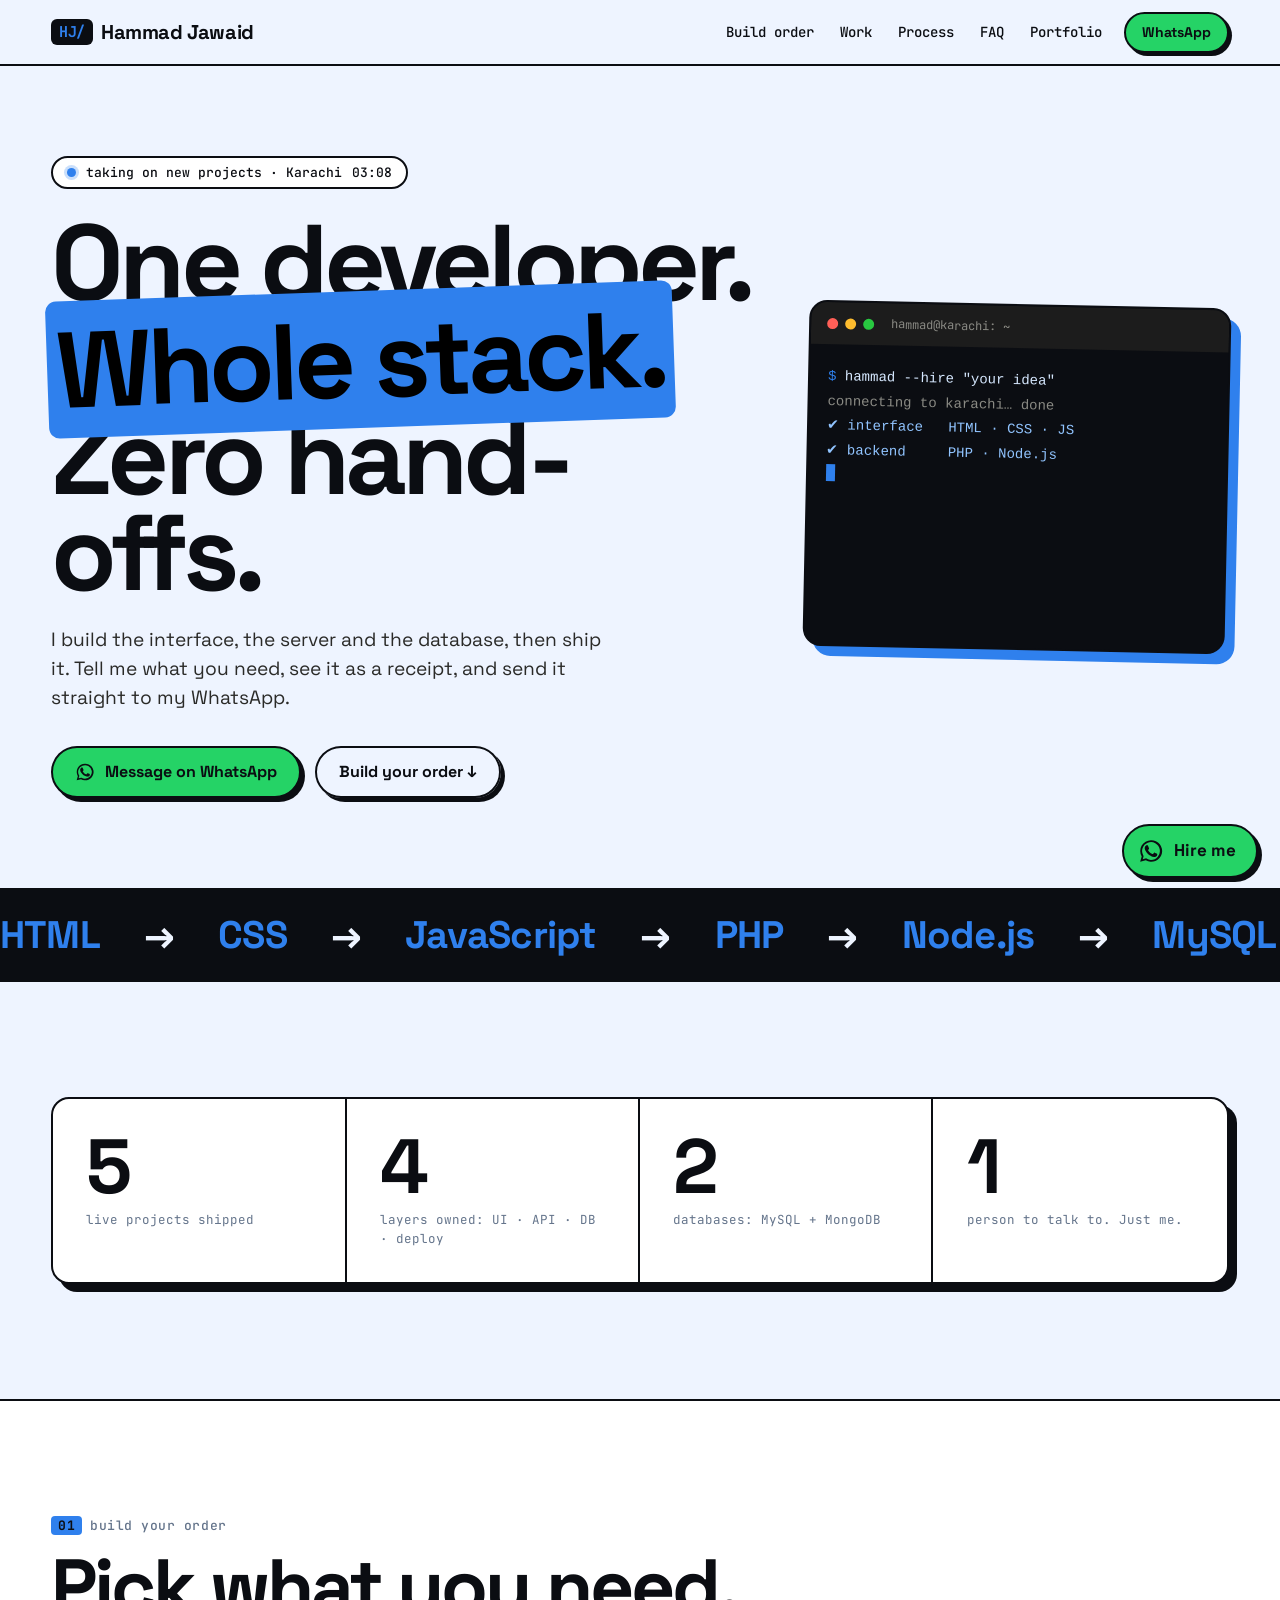
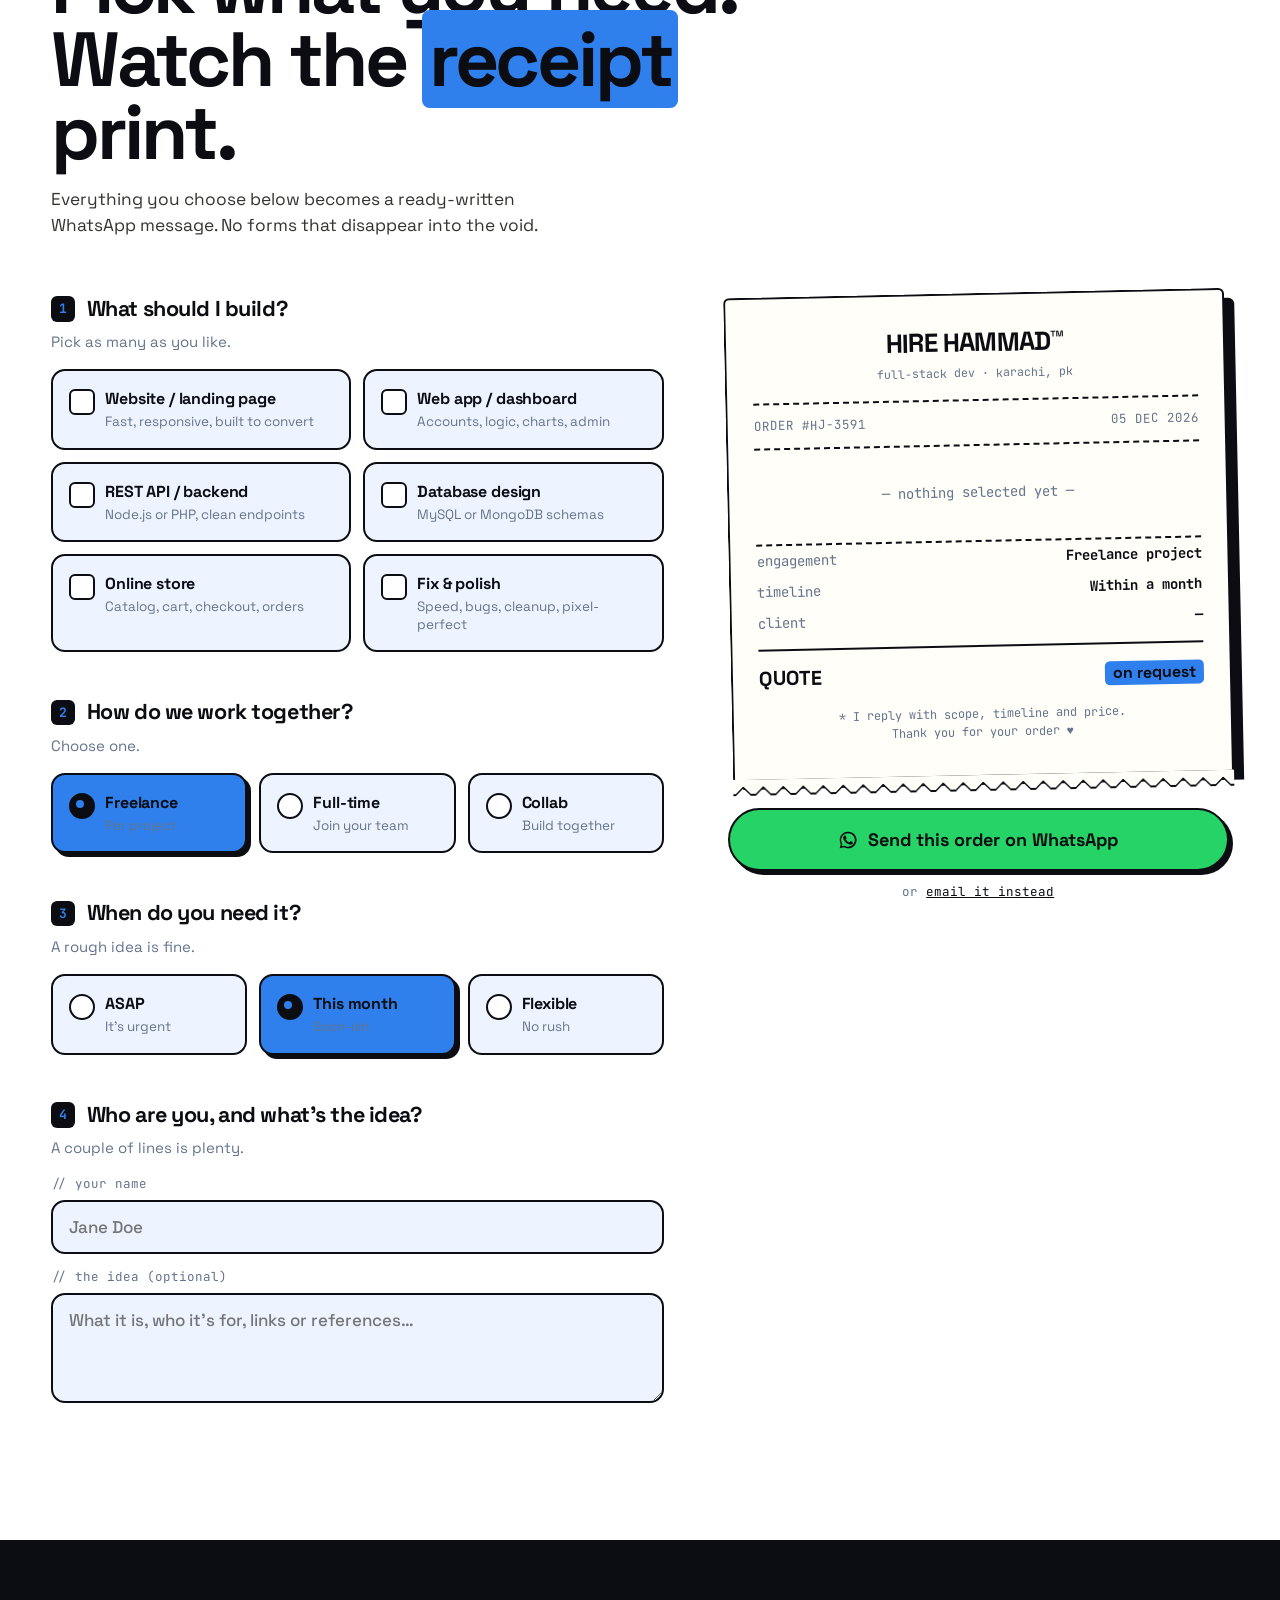
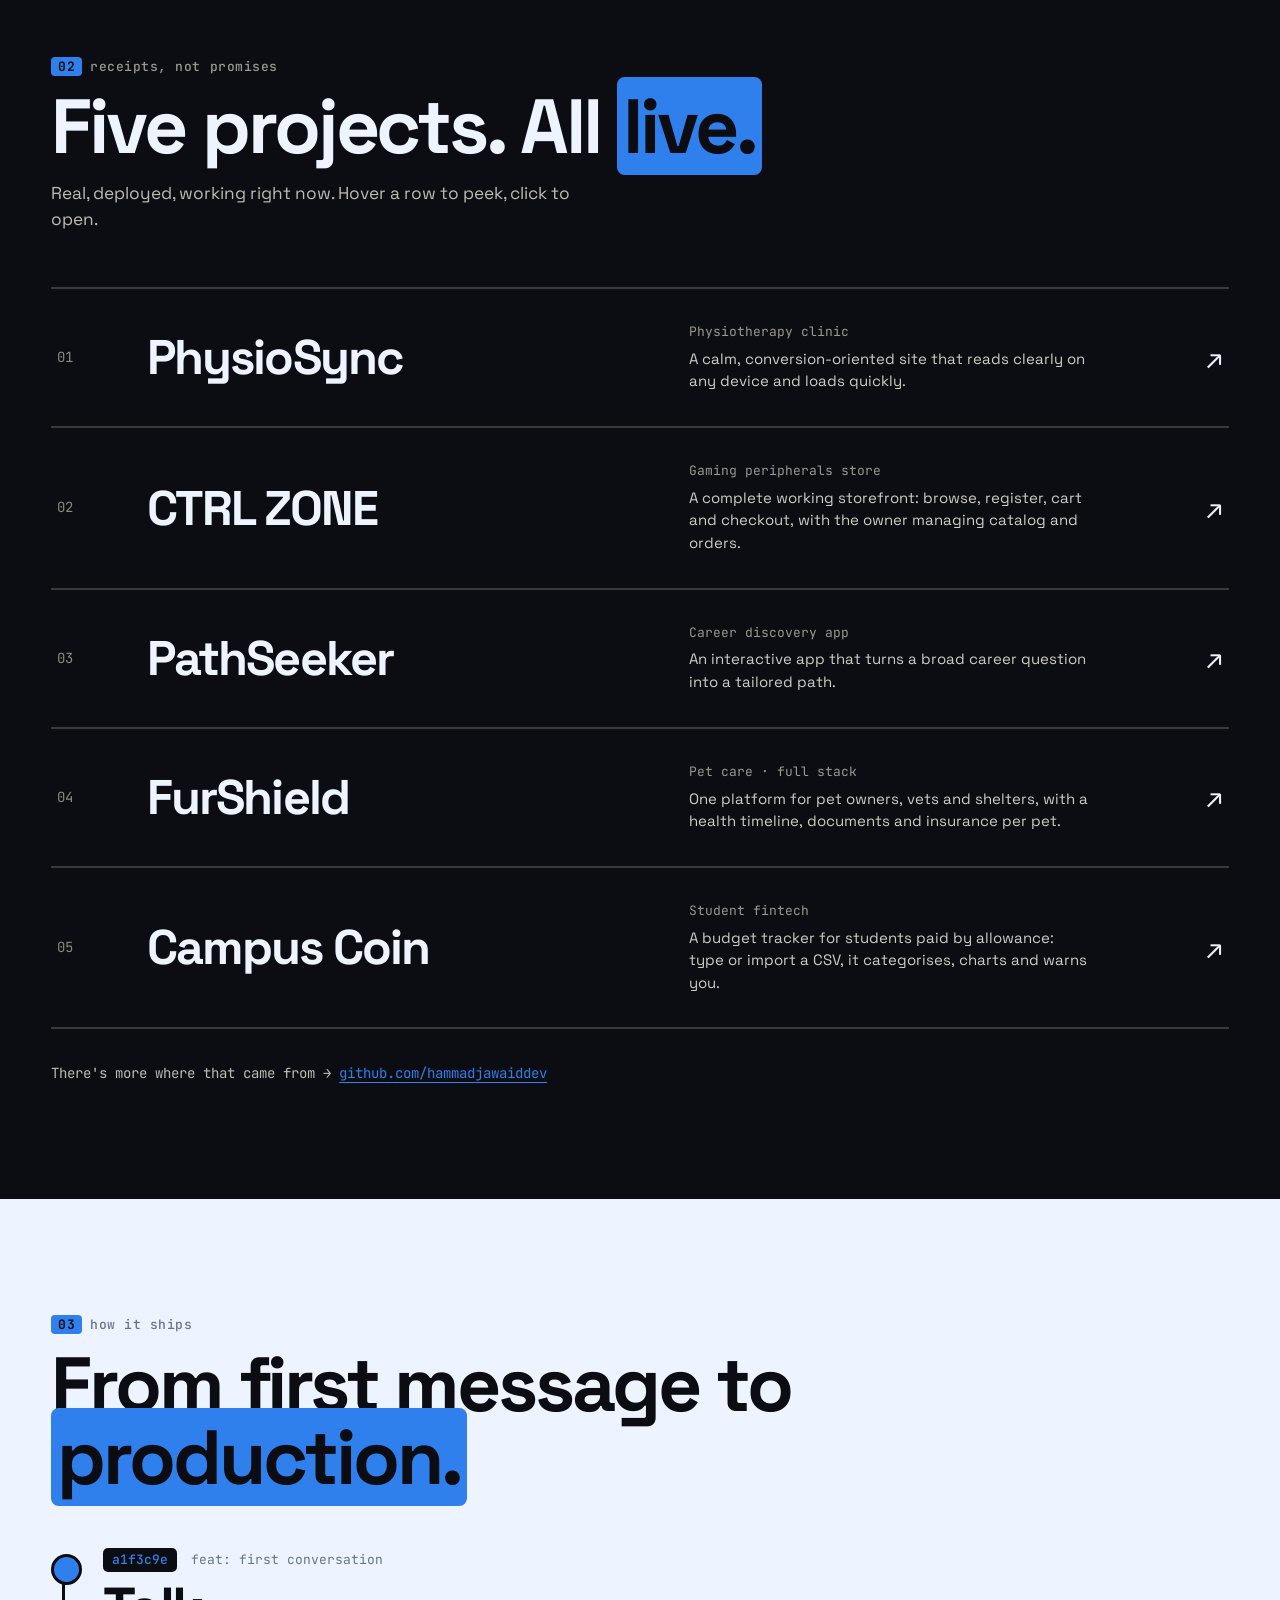
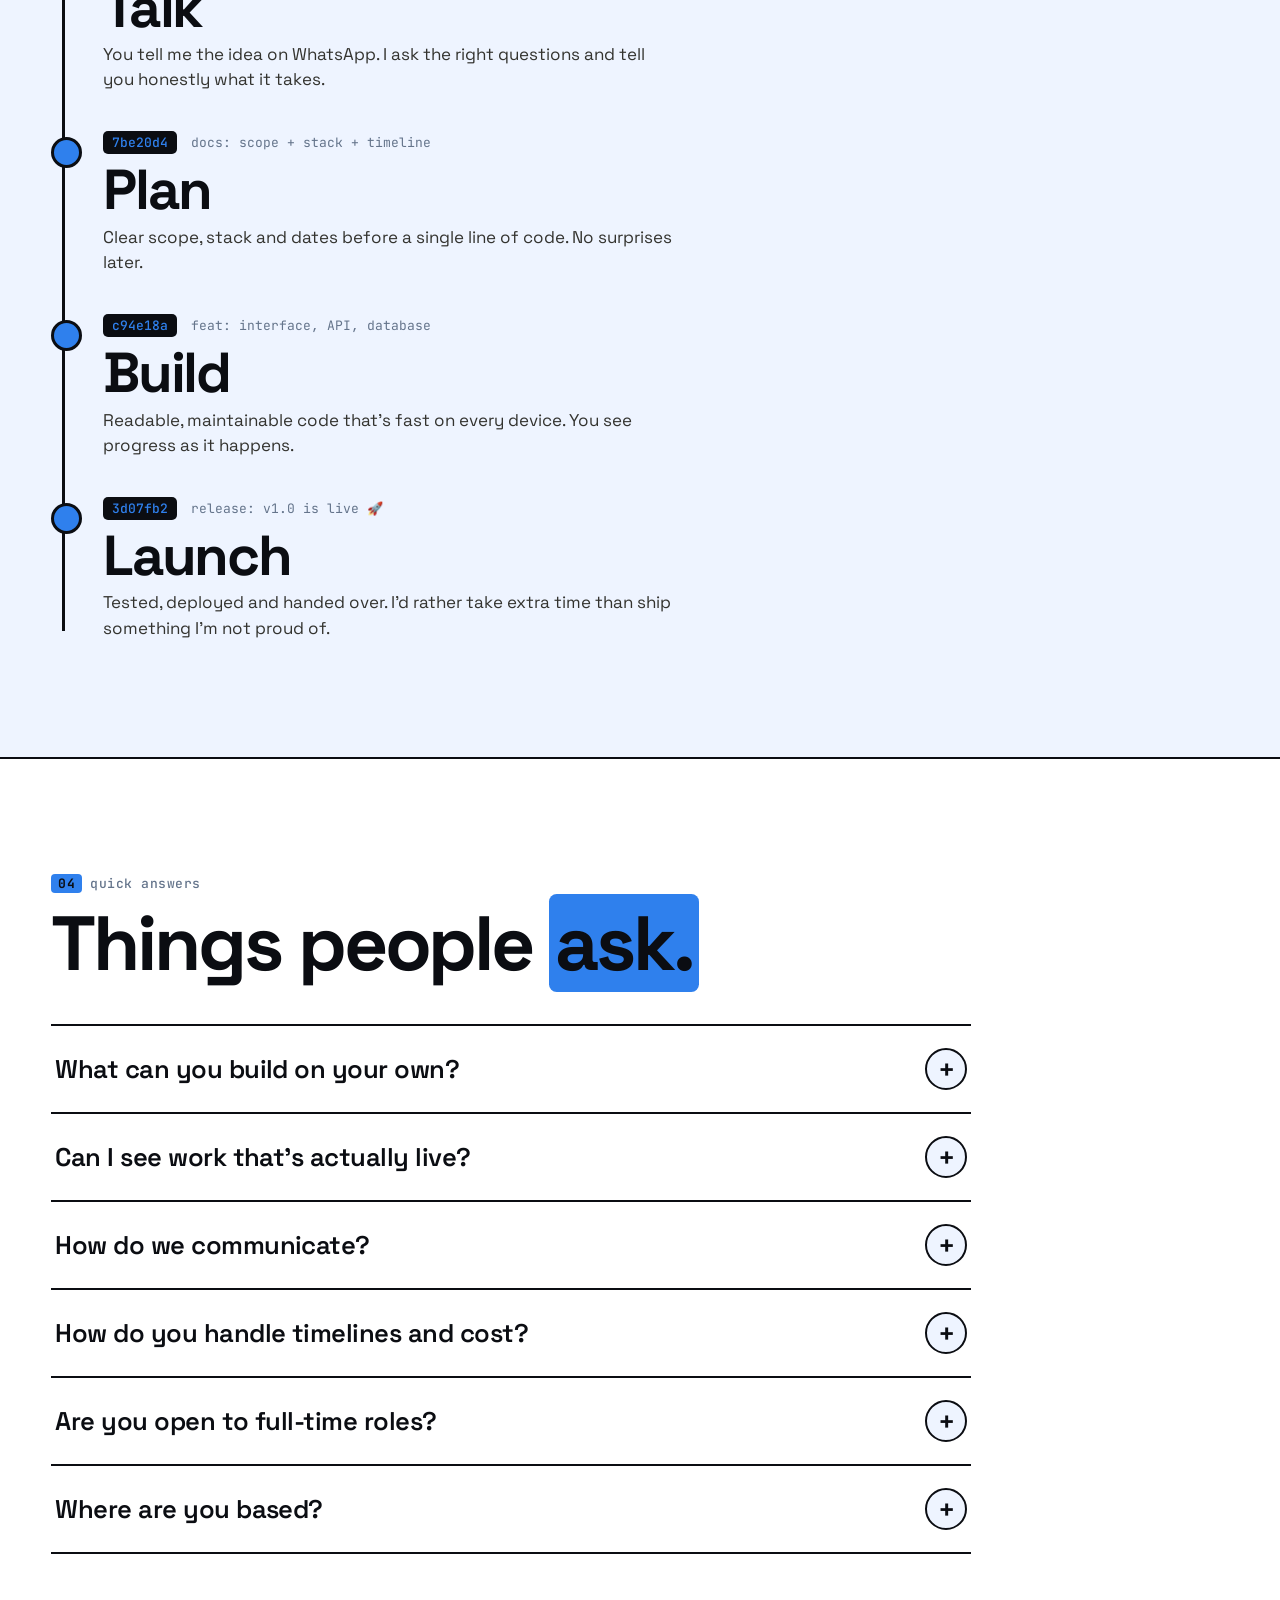
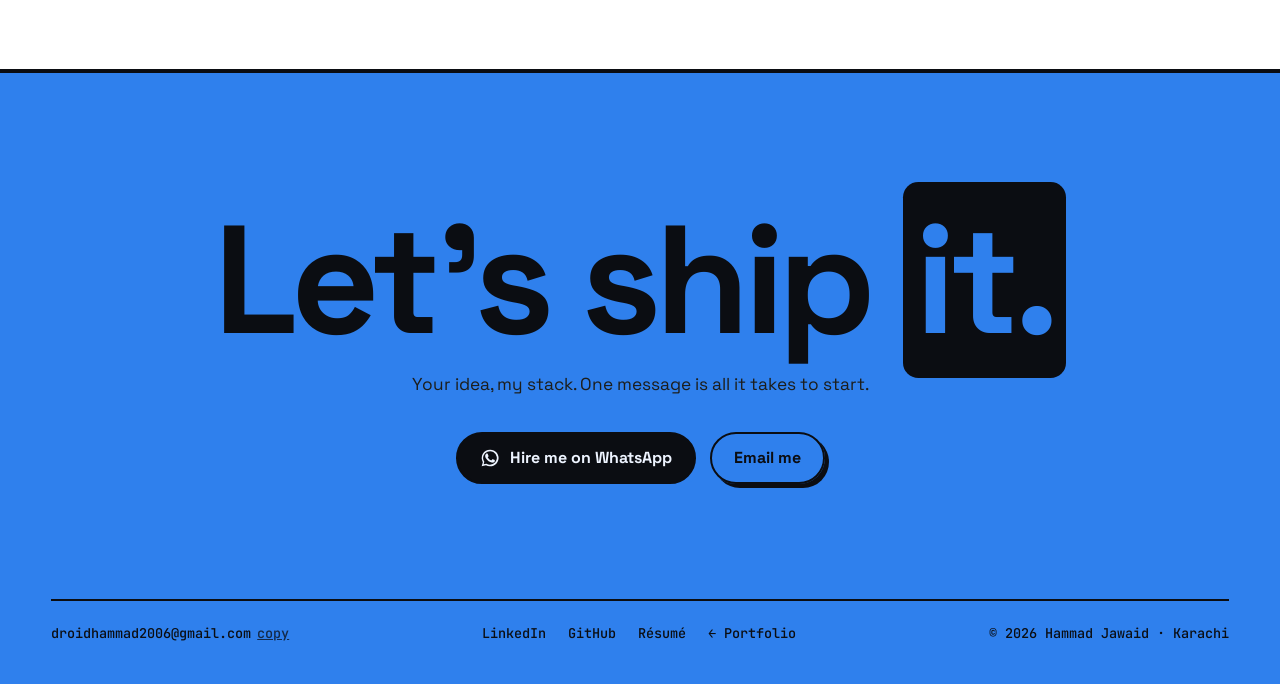
==== commit d152c6cc: "hire page color change" ====
--- a/hire.html
+++ b/hire.html
@@ -3,7 +3,7 @@
 <head>
 <meta charset="utf-8">
 <meta name="viewport" content="width=device-width, initial-scale=1, viewport-fit=cover">
-<meta name="theme-color" content="#f3f0e8">
+<meta name="theme-color" content="#eef4ff">
 <link rel="icon" type="image/svg+xml" href="favicon.svg">
 <link rel="icon" href="favicon.ico" sizes="48x48">
 <title>Hire Hammad Jawaid — Full-Stack Developer</title>
@@ -14,55 +14,55 @@
 <link rel="preconnect" href="https://fonts.gstatic.com" crossorigin>
 <link href="https://fonts.googleapis.com/css2?family=Space+Grotesk:wght@400;500;600;700&family=JetBrains+Mono:wght@400;500;700&display=swap" rel="stylesheet">
 <style>
-:root{--paper:#f3f0e8;--ink:#0d0d0d;--lime:#c8ff2e;--mute:#6b6a64;--line:#0d0d0d;--wa:#25d366;--r:18px;
+:root{--paper:#eef4ff;--ink:#0b0d12;--blue:#2f80ed;--mute:#64748b;--line:#0b0d12;--wa:#25d366;--r:18px;
 --sans:'Space Grotesk',system-ui,sans-serif;--mono:'JetBrains Mono',ui-monospace,Menlo,monospace}
 *{box-sizing:border-box;margin:0;padding:0}
 html{scroll-behavior:smooth;background:var(--paper)}
 body{background:var(--paper);color:var(--ink);font-family:var(--sans);font-size:17px;line-height:1.5;-webkit-font-smoothing:antialiased;overflow-x:hidden}
 a{color:inherit;text-decoration:none}
 button{font:inherit;color:inherit;cursor:pointer}
-::selection{background:var(--lime)}
+::selection{background:var(--blue)}
 .wrap{width:min(1240px,92vw);margin:0 auto}
 .mono{font-family:var(--mono)}
 
 /* nav */
-.nav{position:sticky;top:0;z-index:50;background:rgba(243,240,232,.86);backdrop-filter:blur(12px);-webkit-backdrop-filter:blur(12px);border-bottom:2px solid var(--ink)}
+.nav{position:sticky;top:0;z-index:50;background:rgba(238,244,255,.9);backdrop-filter:blur(12px);-webkit-backdrop-filter:blur(12px);border-bottom:2px solid var(--ink)}
 .nav .wrap{display:flex;align-items:center;gap:22px;height:64px}
 .logo{font-weight:700;font-size:20px;letter-spacing:-.02em;display:flex;align-items:center;gap:8px}
-.logo b{background:var(--ink);color:var(--lime);padding:2px 8px;border-radius:6px;font-family:var(--mono);font-size:15px}
+.logo b{background:var(--ink);color:var(--blue);padding:2px 8px;border-radius:6px;font-family:var(--mono);font-size:15px}
 .nav ul{display:flex;gap:26px;list-style:none;margin-left:auto;font-family:var(--mono);font-size:14px;font-weight:500}
 .nav ul a{padding:4px 0;border-bottom:2px solid transparent;transition:border-color .2s}
 .nav ul a:hover{border-color:var(--ink)}
-.btn{display:inline-flex;align-items:center;gap:10px;border:2px solid var(--ink);background:var(--lime);color:var(--ink);font-weight:700;font-size:16px;padding:12px 22px;border-radius:999px;box-shadow:4px 4px 0 var(--ink);transition:transform .15s,box-shadow .15s;cursor:pointer}
+.btn{display:inline-flex;align-items:center;gap:10px;border:2px solid var(--ink);background:var(--blue);color:var(--ink);font-weight:700;font-size:16px;padding:12px 22px;border-radius:999px;box-shadow:4px 4px 0 var(--ink);transition:transform .15s,box-shadow .15s;cursor:pointer}
 .btn:hover{transform:translate(-2px,-2px);box-shadow:6px 6px 0 var(--ink)}
 .btn:active{transform:translate(3px,3px);box-shadow:1px 1px 0 var(--ink)}
 .btn.sm{padding:8px 16px;font-size:14px;box-shadow:3px 3px 0 var(--ink)}
 .btn.wa{background:var(--wa)}
 .btn.ghost{background:transparent}
-.btn.dark{background:var(--ink);color:var(--paper);box-shadow:4px 4px 0 var(--lime)}
+.btn.dark{background:var(--ink);color:var(--paper);box-shadow:4px 4px 0 var(--blue)}
 .btn svg{width:20px;height:20px;flex:none}
 
 /* hero */
 .hero{padding:clamp(40px,7vw,96px) 0 clamp(50px,7vw,100px)}
 .hero .wrap{display:grid;grid-template-columns:1.25fr .75fr;gap:clamp(28px,4vw,64px);align-items:center}
 .tag{display:inline-flex;align-items:center;gap:10px;font-family:var(--mono);font-size:13px;font-weight:500;border:2px solid var(--ink);border-radius:999px;padding:5px 14px;background:#fff}
-.tag i{width:9px;height:9px;border-radius:50%;background:#16c35a;box-shadow:0 0 0 3px rgba(22,195,90,.25);animation:blink 1.6s infinite}
+.tag i{width:9px;height:9px;border-radius:50%;background:var(--blue);box-shadow:0 0 0 3px rgba(47,128,237,.25);animation:blink 1.6s infinite}
 @keyframes blink{50%{opacity:.35}}
 h1{font-weight:700;font-size:clamp(3rem,8.4vw,8.2rem);line-height:.9;letter-spacing:-.045em;margin:26px 0 24px}
-h1 mark{background:var(--lime);padding:0 .08em;margin:0 -.04em;border-radius:.1em;box-decoration-break:clone;-webkit-box-decoration-break:clone}
+h1 mark{background:var(--blue);padding:0 .08em;margin:0 -.04em;border-radius:.1em;box-decoration-break:clone;-webkit-box-decoration-break:clone}
 h1 .st{display:inline-block;transform:rotate(-2deg)}
 .lede{font-size:clamp(1.05rem,1.5vw,1.3rem);max-width:46ch;color:#2a2a28}
 .hero .cta{display:flex;flex-wrap:wrap;gap:14px;margin-top:34px}
-.term{background:var(--ink);color:#d9ffa0;border-radius:var(--r);border:2px solid var(--ink);box-shadow:10px 10px 0 var(--lime);font-family:var(--mono);font-size:14px;overflow:hidden;transform:rotate(1.2deg)}
+.term{background:var(--ink);color:#d6e8ff;border-radius:var(--r);border:2px solid var(--ink);box-shadow:10px 10px 0 var(--blue);font-family:var(--mono);font-size:14px;overflow:hidden;transform:rotate(1.2deg)}
 .term .bar{display:flex;gap:7px;align-items:center;padding:12px 16px;background:#1c1c1c;color:#8a8a84;font-size:12px}
 .term .bar i{width:11px;height:11px;border-radius:50%;background:#ff5f57}.term .bar i:nth-child(2){background:#febc2e}.term .bar i:nth-child(3){background:#28c840}
 .term .bar span{margin-left:10px}
 .term pre{padding:20px 18px 24px;min-height:300px;white-space:pre-wrap;line-height:1.75}
-.term .p{color:var(--lime)}.term .d{color:#8a8a84}.term .ok{color:#6dff9b}
-.caret{display:inline-block;width:9px;height:17px;background:var(--lime);vertical-align:-3px;animation:blink 1s steps(1) infinite}
+.term .p{color:var(--blue)}.term .d{color:#8a8a84}.term .ok{color:#91c4ff}
+.caret{display:inline-block;width:9px;height:17px;background:var(--blue);vertical-align:-3px;animation:blink 1s steps(1) infinite}
 
 /* ticker */
-.ticker{background:var(--ink);color:var(--lime);border-block:2px solid var(--ink);overflow:hidden;padding:16px 0}
+.ticker{background:var(--ink);color:var(--blue);border-block:2px solid var(--ink);overflow:hidden;padding:16px 0}
 .ticker div{display:flex;gap:44px;width:max-content;animation:tk 30s linear infinite;font-weight:700;font-size:clamp(1.4rem,3vw,2.6rem);letter-spacing:-.02em;white-space:nowrap}
 .ticker span{display:inline-flex;gap:44px;align-items:center}
 .ticker span::after{content:'→';color:var(--paper)}
@@ -70,9 +70,9 @@
 
 section{padding:clamp(64px,9vw,130px) 0}
 .eyebrow{font-family:var(--mono);font-size:13px;font-weight:500;color:var(--mute);letter-spacing:.04em;margin-bottom:14px}
-.eyebrow b{color:var(--ink);background:var(--lime);padding:1px 7px;border-radius:4px;margin-right:8px}
+.eyebrow b{color:var(--ink);background:var(--blue);padding:1px 7px;border-radius:4px;margin-right:8px}
 h2{font-weight:700;font-size:clamp(2.4rem,6vw,5.4rem);line-height:.95;letter-spacing:-.04em;max-width:16ch}
-h2 em{font-style:normal;background:var(--lime);padding:0 .08em;border-radius:.1em}
+h2 em{font-style:normal;background:var(--blue);padding:0 .08em;border-radius:.1em}
 .sub{margin-top:18px;max-width:50ch;color:#33332f;font-size:clamp(1.02rem,1.35vw,1.2rem)}
 
 .rv{opacity:0;transform:translateY(34px);transition:opacity .7s cubic-bezier(.2,.8,.2,1),transform .7s cubic-bezier(.2,.8,.2,1);transition-delay:var(--d,0s)}
@@ -90,7 +90,7 @@
 .cfg .grid{display:grid;grid-template-columns:1.1fr .9fr;gap:clamp(28px,5vw,80px);align-items:start;margin-top:54px}
 .step{margin-bottom:44px}
 .step>h3{display:flex;align-items:center;gap:12px;font-size:1.35rem;letter-spacing:-.02em;margin-bottom:6px}
-.step>h3 i{font-style:normal;font-family:var(--mono);font-size:13px;background:var(--ink);color:var(--lime);border-radius:6px;padding:3px 8px}
+.step>h3 i{font-style:normal;font-family:var(--mono);font-size:13px;background:var(--ink);color:var(--blue);border-radius:6px;padding:3px 8px}
 .step>p{color:var(--mute);font-size:15px;margin-bottom:16px}
 .opts{display:grid;grid-template-columns:repeat(2,1fr);gap:12px}
 .opt{position:relative}
@@ -101,17 +101,17 @@
 .opt label b{display:block;font-size:16px;letter-spacing:-.01em}
 .opt label small{display:block;color:var(--mute);font-size:13.5px;line-height:1.35;margin-top:2px}
 .opt label:hover{transform:translate(-2px,-2px);box-shadow:4px 4px 0 var(--ink)}
-.opt input:checked+label{background:var(--lime);box-shadow:4px 4px 0 var(--ink)}
+.opt input:checked+label{background:var(--blue);box-shadow:4px 4px 0 var(--ink)}
 .opt input:checked+label::before{background:var(--ink)}
-.opt input:checked+label::after{content:'';position:absolute;left:23px;top:23px;width:8px;height:12px;border:solid var(--lime);border-width:0 2.5px 2.5px 0;transform:translate(-2px,-4px) rotate(45deg)}
-.opt.r input:checked+label::after{width:8px;height:8px;border:0;background:var(--lime);border-radius:50%;transform:none;left:23px;top:25px}
+.opt input:checked+label::after{content:'';position:absolute;left:23px;top:23px;width:8px;height:12px;border:solid var(--blue);border-width:0 2.5px 2.5px 0;transform:translate(-2px,-4px) rotate(45deg)}
+.opt.r input:checked+label::after{width:8px;height:8px;border:0;background:var(--blue);border-radius:50%;transform:none;left:23px;top:25px}
 .opt input:focus-visible+label{outline:3px solid var(--ink);outline-offset:3px}
 .opts.three{grid-template-columns:repeat(3,1fr)}
 .fld{display:block;margin-bottom:14px}
 .fld span{display:block;font-family:var(--mono);font-size:12.5px;color:var(--mute);margin-bottom:6px}
 .fld input,.fld textarea{width:100%;border:2px solid var(--ink);border-radius:14px;padding:14px 16px;background:var(--paper);font:500 17px var(--sans);outline:none;transition:box-shadow .15s,background .15s}
 .fld textarea{min-height:110px;resize:vertical}
-.fld input:focus,.fld textarea:focus{background:#fff;box-shadow:4px 4px 0 var(--lime),4px 4px 0 2px var(--ink)}
+.fld input:focus,.fld textarea:focus{background:#fff;box-shadow:4px 4px 0 var(--blue),4px 4px 0 2px var(--ink)}
 
 /* receipt */
 .rc-wrap{position:sticky;top:90px}
@@ -131,7 +131,7 @@
 .rc-row span:first-child{color:var(--mute)}
 .rc-row b{text-align:right;font-weight:700}
 .rc-tot{display:flex;justify-content:space-between;align-items:baseline;margin-top:10px;padding-top:12px;border-top:2px solid var(--ink);font-family:var(--sans);font-weight:700;font-size:20px}
-.rc-tot span:last-child{background:var(--lime);padding:0 8px;border-radius:5px;font-size:16px}
+.rc-tot span:last-child{background:var(--blue);padding:0 8px;border-radius:5px;font-size:16px}
 .rc-note{margin-top:16px;color:var(--mute);font-size:12px;text-align:center}
 .rc-cta{margin-top:34px;display:flex;flex-direction:column;gap:12px}
 .rc-cta .btn{justify-content:center;font-size:18px;padding:16px 22px}
@@ -150,7 +150,7 @@
 .row .t{font-family:var(--mono);font-size:13px;color:#9a998f}
 .row .t p{font-family:var(--sans);color:#cfcec5;font-size:15px;margin-top:6px;max-width:40ch}
 .row .ar{font-size:28px;transition:transform .25s;justify-self:end}
-.row:hover{background:var(--lime);color:var(--ink);padding-left:26px}
+.row:hover{background:var(--blue);color:var(--ink);padding-left:26px}
 .row:hover .n,.row:hover .t,.row:hover .t p{color:var(--ink)}
 .row:hover .ar{transform:translate(4px,-4px) rotate(0)}
 .row .shot{display:none;grid-column:1/-1;border-radius:12px;overflow:hidden;border:2px solid var(--paper);aspect-ratio:1.7;margin-top:4px}
@@ -159,15 +159,15 @@
 .pv.on{opacity:1;transform:translate(-50%,-50%) scale(1) rotate(-3deg)}
 .pv img{width:100%;height:100%;object-fit:cover;object-position:left top;display:block}
 .more{margin-top:34px;font-family:var(--mono);font-size:14px;color:#bdbcb3}
-.more a{color:var(--lime);text-decoration:underline;text-underline-offset:4px}
+.more a{color:var(--blue);text-decoration:underline;text-underline-offset:4px}
 
 /* process (git log) */
 .git{margin-top:54px;max-width:900px;font-family:var(--mono);position:relative}
 .git::before{content:'';position:absolute;left:11px;top:10px;bottom:10px;width:3px;background:var(--ink)}
 .commit{position:relative;padding:0 0 38px 52px}
-.commit::before{content:'';position:absolute;left:0;top:6px;width:25px;height:25px;border-radius:50%;background:var(--lime);border:3px solid var(--ink)}
+.commit::before{content:'';position:absolute;left:0;top:6px;width:25px;height:25px;border-radius:50%;background:var(--blue);border:3px solid var(--ink)}
 .commit .h{display:flex;flex-wrap:wrap;gap:8px 14px;align-items:center;font-size:13px;color:var(--mute)}
-.commit .h b{background:var(--ink);color:var(--lime);padding:2px 9px;border-radius:5px;font-weight:500}
+.commit .h b{background:var(--ink);color:var(--blue);padding:2px 9px;border-radius:5px;font-weight:500}
 .commit h3{font-family:var(--sans);font-size:clamp(2rem,4.4vw,3.8rem);letter-spacing:-.04em;line-height:1;margin:8px 0 6px}
 .commit p{font-family:var(--sans);max-width:52ch;color:#33332f}
 
@@ -178,13 +178,13 @@
 summary{list-style:none;cursor:pointer;display:flex;justify-content:space-between;align-items:center;gap:20px;font-weight:600;font-size:clamp(1.15rem,2vw,1.6rem);letter-spacing:-.02em}
 summary::-webkit-details-marker{display:none}
 summary::after{content:'+';font-family:var(--mono);font-size:1.6rem;width:38px;height:38px;border:2px solid var(--ink);border-radius:50%;display:grid;place-items:center;flex:none;transition:all .25s;background:var(--paper)}
-details[open] summary::after{content:'–';background:var(--lime);transform:rotate(180deg)}
+details[open] summary::after{content:'–';background:var(--blue);transform:rotate(180deg)}
 details p{margin-top:14px;max-width:62ch;color:#33332f}
 
 /* footer cta */
-.end{background:var(--lime);border-top:2px solid var(--ink);text-align:center;padding:clamp(70px,11vw,150px) 0 40px}
+.end{background:var(--blue);border-top:2px solid var(--ink);text-align:center;padding:clamp(70px,11vw,150px) 0 40px}
 .end h2{max-width:none;font-size:clamp(3.2rem,12vw,12rem);line-height:.86;margin:0 auto}
-.end h2 em{background:var(--ink);color:var(--lime)}
+.end h2 em{background:var(--ink);color:var(--blue)}
 .end .sub{margin:26px auto 0;color:#1d1d1a}
 .end .cta{display:flex;flex-wrap:wrap;gap:14px;justify-content:center;margin-top:34px}
 .foot{margin-top:clamp(60px,9vw,120px);padding-top:22px;border-top:2px solid var(--ink);display:flex;flex-wrap:wrap;gap:12px 26px;justify-content:space-between;font-family:var(--mono);font-size:13.5px;font-weight:500;text-align:left}
@@ -466,7 +466,7 @@
     return t;
   }
   form.addEventListener('input', paint); form.addEventListener('change', paint); paint();
-  function need() { var n = $('#nm'); if (!n.value.trim()) { n.focus(); n.scrollIntoView({ block: 'center', behavior: 'smooth' }); n.style.boxShadow = '4px 4px 0 #ff5a5f,4px 4px 0 2px #0d0d0d'; setTimeout(function () { n.style.boxShadow = ''; }, 1600); return false; } return true; }
+  function need() { var n = $('#nm'); if (!n.value.trim()) { n.focus(); n.scrollIntoView({ block: 'center', behavior: 'smooth' }); n.style.boxShadow = '4px 4px 0 #ff5a5f,4px 4px 0 2px #0b0d12'; setTimeout(function () { n.style.boxShadow = ''; }, 1600); return false; } return true; }
   $('#send').addEventListener('click', function () { if (!need()) return; window.open(waLink(text()), '_blank', 'noopener'); });
   $('#viaMail').addEventListener('click', function () { if (!need()) return; location.href = 'mailto:' + EMAIL + '?subject=' + encodeURIComponent('Project enquiry from ' + data().name) + '&body=' + encodeURIComponent(text()); });
   $('#cp').addEventListener('click', function () { try { navigator.clipboard.writeText(EMAIL); } catch (e) {} var b = this; b.textContent = 'copied ✓'; setTimeout(function () { b.textContent = 'copy'; }, 1300); });
